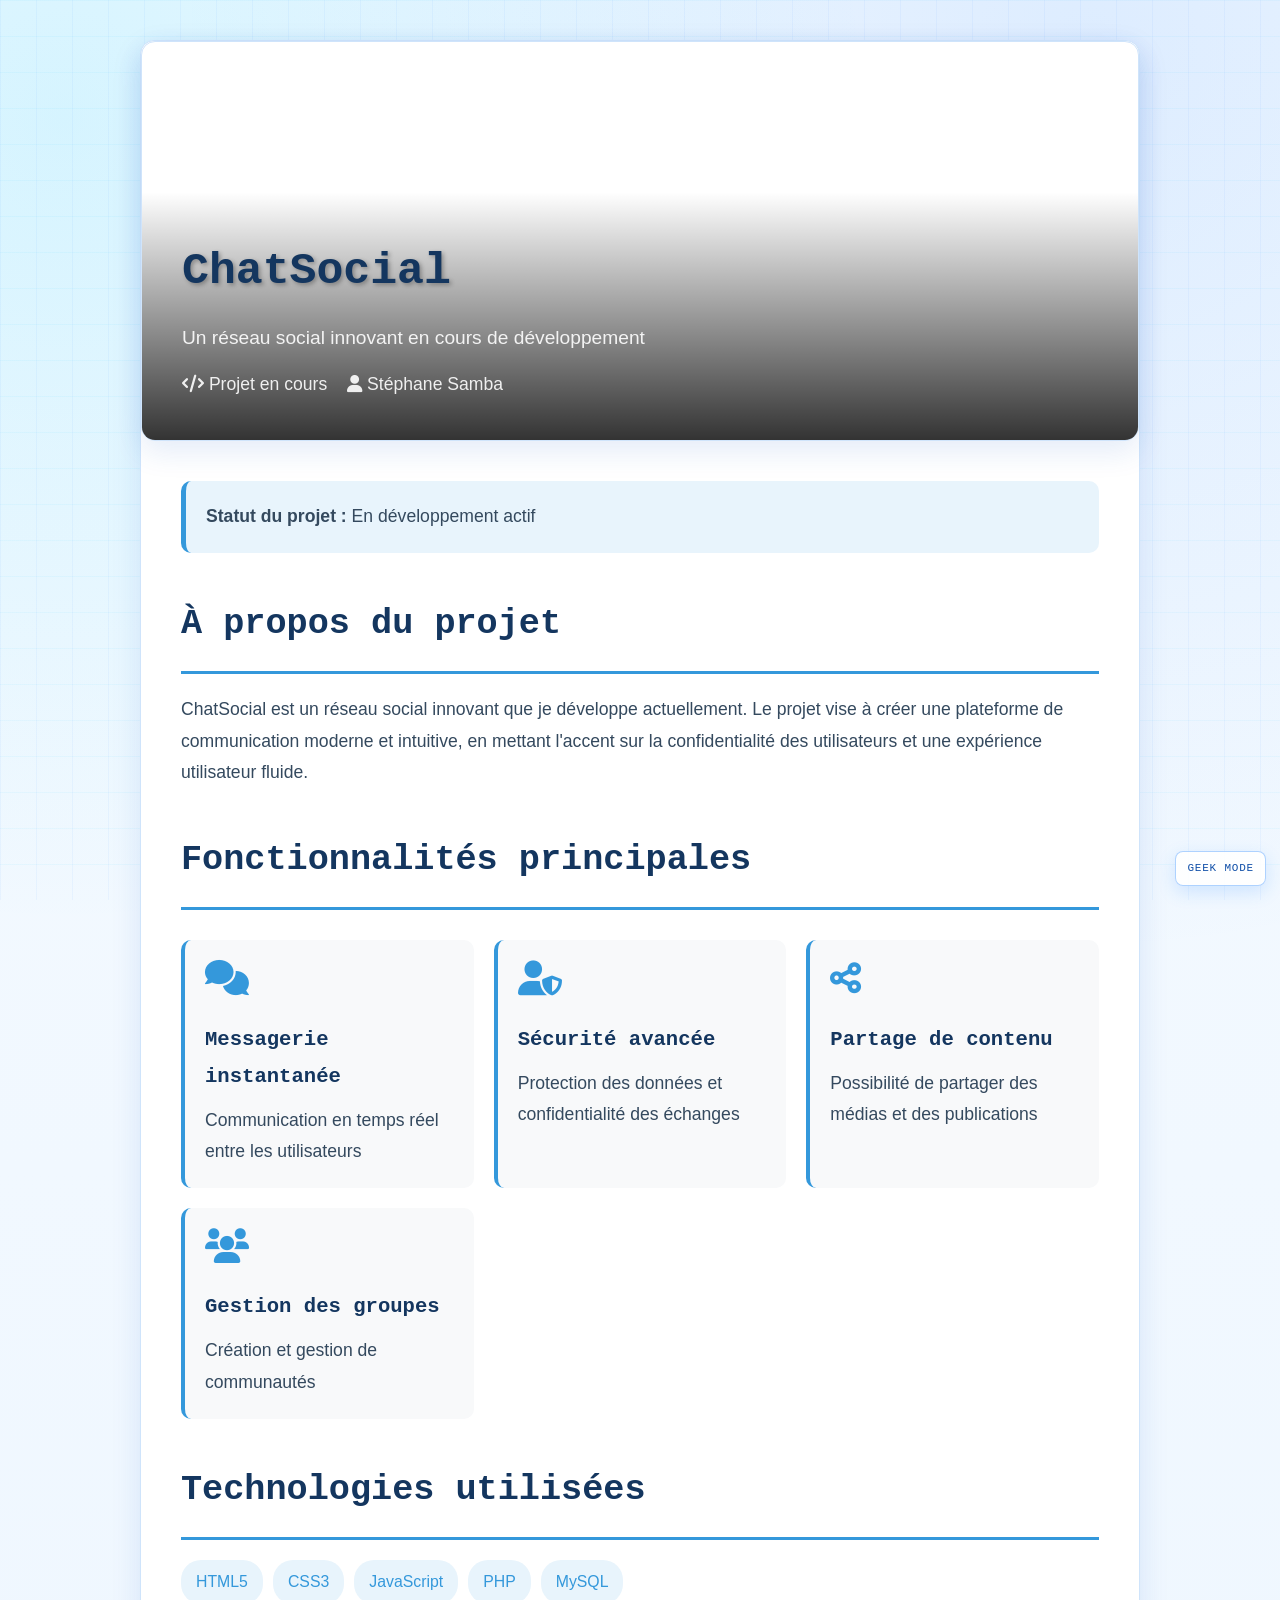
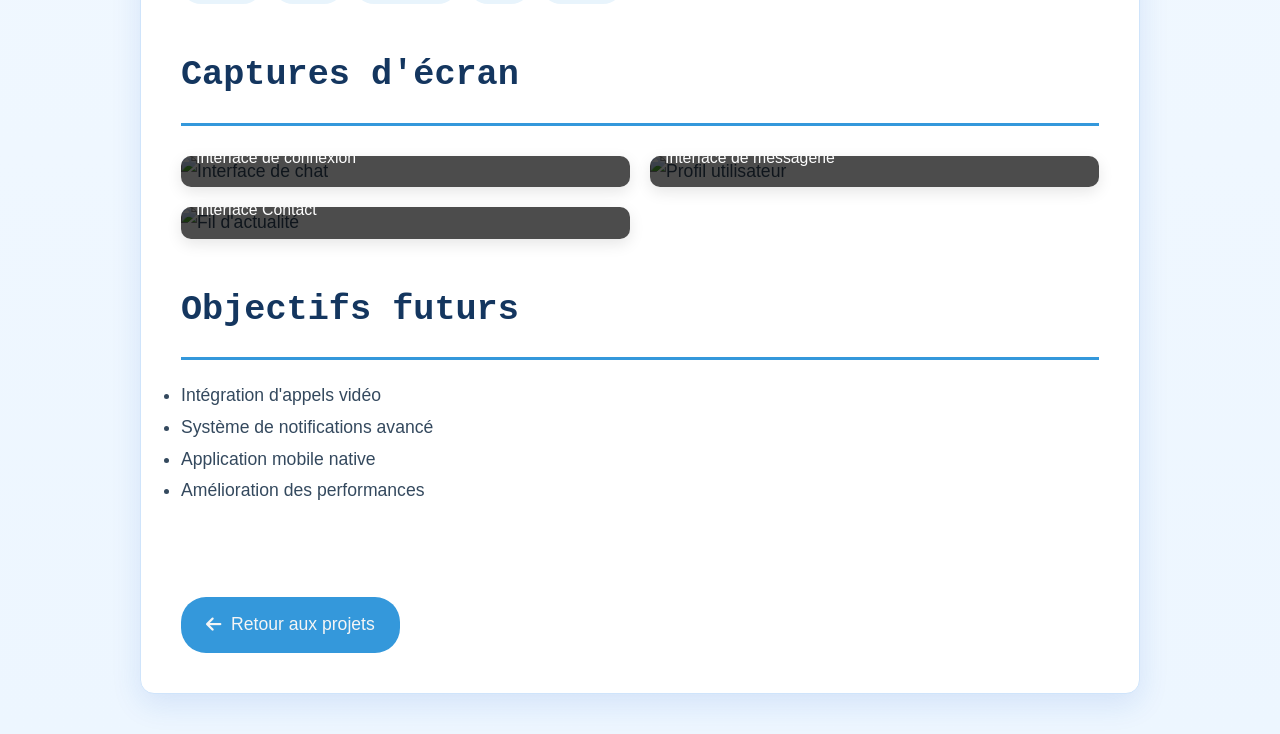
==== chatsocial-project.html @ 8e29e76b "Add files via upload" ====
<!DOCTYPE html>
<html lang="fr">
<head>
    <meta charset="UTF-8">
    <meta name="viewport" content="width=device-width, initial-scale=1.0">
    <title>ChatSocial - Réseau Social Innovant</title>
    <link rel="stylesheet" href="styles.css">
    <link rel="stylesheet" href="https://cdnjs.cloudflare.com/ajax/libs/font-awesome/6.0.0/css/all.min.css">
    <link rel="stylesheet" href="cyber-clean.css">
    <style>
        .project-container {
            max-width: 1000px;
            margin: 40px auto;
            padding: 40px;
            background: white;
            box-shadow: 0 0 40px rgba(0,0,0,0.1);
            border-radius: 20px;
        }

        .project-hero {
            position: relative;
            height: 400px;
            margin: -40px -40px 40px;
            border-radius: 20px 20px 0 0;
            overflow: hidden;
            background: linear-gradient(45deg, #3498db, #2ecc71);
        }

        .project-hero-content {
            position: absolute;
            bottom: 0;
            left: 0;
            right: 0;
            padding: 40px;
            background: linear-gradient(transparent, rgba(0,0,0,0.8));
            color: white;
        }

        .project-title {
            font-size: 2.8em;
            margin: 0;
            text-shadow: 2px 2px 4px rgba(0,0,0,0.3);
        }

        .project-subtitle {
            font-size: 1.2em;
            margin-top: 10px;
            opacity: 0.9;
        }

        .project-meta {
            display: flex;
            align-items: center;
            gap: 20px;
            margin-top: 15px;
            color: rgba(255,255,255,0.9);
            font-size: 1.1em;
        }

        .project-content {
            line-height: 1.8;
            color: #34495e;
            font-size: 1.1em;
        }

        .project-section {
            margin: 40px 0;
        }

        .project-section h2 {
            color: #2c3e50;
            font-size: 2em;
            margin-bottom: 20px;
            padding-bottom: 15px;
            border-bottom: 3px solid #3498db;
        }

        .features-grid {
            display: grid;
            grid-template-columns: repeat(auto-fit, minmax(250px, 1fr));
            gap: 20px;
            margin: 30px 0;
        }

        .feature-card {
            background: #f8f9fa;
            padding: 20px;
            border-radius: 10px;
            border-left: 4px solid #3498db;
        }

        .feature-card i {
            font-size: 2em;
            color: #3498db;
            margin-bottom: 15px;
        }

        .feature-card h3 {
            color: #2c3e50;
            margin: 10px 0;
        }

        .screenshots-grid {
            display: grid;
            grid-template-columns: repeat(auto-fit, minmax(300px, 1fr));
            gap: 20px;
            margin: 30px 0;
        }

        .screenshot {
            position: relative;
            border-radius: 10px;
            overflow: hidden;
            box-shadow: 0 5px 15px rgba(0,0,0,0.1);
        }

        .screenshot img {
            width: 100%;
            height: 200px;
            object-fit: cover;
            transition: transform 0.3s ease;
        }

        .screenshot:hover img {
            transform: scale(1.05);
        }

        .screenshot-caption {
            position: absolute;
            bottom: 0;
            left: 0;
            right: 0;
            padding: 15px;
            background: rgba(0,0,0,0.7);
            color: white;
            font-size: 0.9em;
        }

        .tech-stack {
            display: flex;
            flex-wrap: wrap;
            gap: 10px;
            margin: 20px 0;
        }

        .tech-tag {
            background: #e8f4fc;
            color: #3498db;
            padding: 8px 15px;
            border-radius: 20px;
            font-size: 0.9em;
        }

        .project-status {
            background: #e8f4fc;
            padding: 20px;
            border-radius: 10px;
            margin: 30px 0;
            border-left: 5px solid #3498db;
        }

        .back-link {
            display: inline-flex;
            align-items: center;
            gap: 10px;
            margin-top: 50px;
            padding: 12px 25px;
            background: #3498db;
            color: white;
            text-decoration: none;
            border-radius: 25px;
            font-weight: 500;
            transition: all 0.3s ease;
        }

        .back-link:hover {
            background: #2980b9;
            transform: translateY(-2px);
        }

        @media (max-width: 768px) {
            .project-container {
                margin: 0;
                padding: 20px;
                border-radius: 0;
            }

            .project-hero {
                height: 300px;
                margin: -20px -20px 30px;
                border-radius: 0;
            }

            .project-title {
                font-size: 2em;
            }

            .screenshots-grid {
                grid-template-columns: 1fr;
            }
        }

        /* Styles pour la lightbox */
        .lightbox {
            display: none;
            position: fixed;
            top: 0;
            left: 0;
            width: 100%;
            height: 100%;
            background-color: rgba(0, 0, 0, 0.9);
            z-index: 1000;
            cursor: pointer;
        }

        .lightbox img {
            max-width: 90%;
            max-height: 90vh;
            margin: auto;
            position: absolute;
            top: 50%;
            left: 50%;
            transform: translate(-50%, -50%);
            border-radius: 5px;
            box-shadow: 0 0 20px rgba(0,0,0,0.3);
        }

        .lightbox-close {
            position: absolute;
            top: 20px;
            right: 20px;
            color: white;
            font-size: 30px;
            cursor: pointer;
            z-index: 1001;
        }

        .screenshot {
            cursor: pointer;
        }

        .screenshot:hover::after {
            content: '🔍';
            position: absolute;
            top: 50%;
            left: 50%;
            transform: translate(-50%, -50%);
            font-size: 2em;
            color: white;
            text-shadow: 0 0 10px rgba(0,0,0,0.5);
        }
    </style>
</head>
<body>
    <div class="project-container">
        <div class="project-hero">
            <div class="project-hero-content">
                <h1 class="project-title">ChatSocial</h1>
                <p class="project-subtitle">Un réseau social innovant en cours de développement</p>
                <div class="project-meta">
                    <span><i class="fas fa-code"></i> Projet en cours</span>
                    <span><i class="fas fa-user"></i> Stéphane Samba</span>
                </div>
            </div>
        </div>

        <div class="project-content">
            <div class="project-status">
                <p><strong>Statut du projet :</strong> En développement actif</p>
            </div>

            <div class="project-section">
                <h2>À propos du projet</h2>
                <p>ChatSocial est un réseau social innovant que je développe actuellement. Le projet vise à créer une plateforme de communication moderne et intuitive, en mettant l'accent sur la confidentialité des utilisateurs et une expérience utilisateur fluide.</p>
            </div>

            <div class="project-section">
                <h2>Fonctionnalités principales</h2>
                <div class="features-grid">
                    <div class="feature-card">
                        <i class="fas fa-comments"></i>
                        <h3>Messagerie instantanée</h3>
                        <p>Communication en temps réel entre les utilisateurs</p>
                    </div>
                    <div class="feature-card">
                        <i class="fas fa-user-shield"></i>
                        <h3>Sécurité avancée</h3>
                        <p>Protection des données et confidentialité des échanges</p>
                    </div>
                    <div class="feature-card">
                        <i class="fas fa-share-alt"></i>
                        <h3>Partage de contenu</h3>
                        <p>Possibilité de partager des médias et des publications</p>
                    </div>
                    <div class="feature-card">
                        <i class="fas fa-users"></i>
                        <h3>Gestion des groupes</h3>
                        <p>Création et gestion de communautés</p>
                    </div>
                </div>
            </div>

            <div class="project-section">
                <h2>Technologies utilisées</h2>
                <div class="tech-stack">
                    <span class="tech-tag">HTML5</span>
                    <span class="tech-tag">CSS3</span>
                    <span class="tech-tag">JavaScript</span>
                    <span class="tech-tag">PHP</span>
                    <span class="tech-tag">MySQL</span>
                    
                </div>
            </div>

            <div class="project-section">
                <h2>Captures d'écran</h2>
                <div class="screenshots-grid">
                    <div class="screenshot">
                        <img src="images/ChatSo.png" alt="Interface de chat">
                        <div class="screenshot-caption">Interface de connexion</div>
                    </div>
                    <div class="screenshot">
                        <img src="images/ChatSo2.png" alt="Profil utilisateur">
                        <div class="screenshot-caption">Interface de messagerie</div>
                    </div>
                    <div class="screenshot">
                        <img src="images/ChatSo (2).png" alt="Fil d'actualité">
                        <div class="screenshot-caption">Interface Contact</div>
                    </div>
                </div>
            </div>

            <div class="project-section">
                <h2>Objectifs futurs</h2>
                <ul>
                    <li>Intégration d'appels vidéo</li>
                    <li>Système de notifications avancé</li>
                    <li>Application mobile native</li>
                    <li>Amélioration des performances</li>
                </ul>
            </div>

            <a href="index.html#projects" class="back-link">
                <i class="fas fa-arrow-left"></i>
                Retour aux projets
            </a>
        </div>
    </div>

    <!-- Ajout de la lightbox -->
    <div class="lightbox" id="lightbox">
        <span class="lightbox-close">&times;</span>
        <img src="" alt="Image en plein écran" id="lightbox-img">
    </div>

    <script src="script.js" defer></script>
    <script>
        // JavaScript pour la lightbox
        document.addEventListener('DOMContentLoaded', function() {
            const lightbox = document.getElementById('lightbox');
            const lightboxImg = document.getElementById('lightbox-img');
            const lightboxClose = document.querySelector('.lightbox-close');
            const screenshots = document.querySelectorAll('.screenshot img');

            screenshots.forEach(img => {
                img.addEventListener('click', function() {
                    lightboxImg.src = this.src;
                    lightbox.style.display = 'block';
                    document.body.style.overflow = 'hidden';
                });
            });

            function closeLightbox() {
                lightbox.style.display = 'none';
                document.body.style.overflow = 'auto';
            }

            lightboxClose.addEventListener('click', closeLightbox);
            lightbox.addEventListener('click', function(e) {
                if (e.target === lightbox) {
                    closeLightbox();
                }
            });

            // Fermer avec la touche Echap
            document.addEventListener('keydown', function(e) {
                if (e.key === 'Escape') {
                    closeLightbox();
                }
            });
        });
    </script>
</body>
</html>
---- styles.css ----
/* Variables globales */
:root {
    --primary-color: #f5f5f5;
    --secondary-color: #cfcfcf;
    --accent-color: #9b9b9b;
    --text-color: #e6e6e6;
    --light-bg: #111111;
    --white: #050505;
}

/* Reset et styles de base */
* {
    margin: 0;
    padding: 0;
    box-sizing: border-box;
}

body {
    font-family: 'Segoe UI', Tahoma, Geneva, Verdana, sans-serif;
    line-height: 1.6;
    color: var(--text-color);
}

/* Navigation */
header {
    background-color: var(--white);
    box-shadow: 0 2px 5px rgba(0,0,0,0.1);
    position: fixed;
    width: 100%;
    top: 0;
    z-index: 1000;
}

nav {
    display: flex;
    justify-content: space-between;
    align-items: center;
    padding: 1rem 5%;
    max-width: 1200px;
    margin: 0 auto;
}

.logo {
    font-size: 1.5rem;
    font-weight: bold;
    color: var(--primary-color);
}

.nav-links {
    display: flex;
    list-style: none;
    gap: 2rem;
}

.nav-links a {
    text-decoration: none;
    color: var(--text-color);
    font-weight: 500;
    transition: color 0.3s ease;
}

.nav-links a:hover {
    color: var(--secondary-color);
}

/* Section Hero */
.hero {
    min-height: 100vh;
    display: flex;
    align-items: center;
    justify-content: center;
    padding: 6rem 2rem 2rem;
    background: linear-gradient(135deg, var(--light-bg) 0%, var(--white) 100%);
}

.profile-container {
    text-align: center;
    margin-bottom: 2rem;
}

.profile-image {
    position: relative;
    width: 300px;
    height: 300px;
    margin: 0 auto 1.5rem;
    border-radius: 50%;
    overflow: hidden;
    box-shadow: 0 5px 15px rgba(0,0,0,0.2);
    transition: transform 0.3s ease;
}

.profile-image:hover {
    transform: scale(1.05);
}

.profile-image img {
    width: 100%;
    height: 100%;
    object-fit: cover;
    transition: transform 0.3s ease;
}

.profile-image:hover img {
    transform: scale(1.1);
}

.image-overlay {
    position: absolute;
    top: 0;
    left: 0;
    width: 100%;
    height: 100%;
    background: rgba(0,0,0,0.5);
    display: flex;
    align-items: center;
    justify-content: center;
    opacity: 0;
    transition: opacity 0.3s ease;
}

.profile-image:hover .image-overlay {
    opacity: 1;
}

.image-overlay i {
    color: var(--white);
    font-size: 2rem;
}

.hero h1 {
    font-size: 2.5rem;
    margin-bottom: 0.5rem;
    color: var(--primary-color);
}

.hero .title {
    font-size: 1.2rem;
    color: var(--secondary-color);
    margin-bottom: 1rem;
}

.social-links {
    display: flex;
    gap: 1rem;
    justify-content: center;
    margin-top: 1.5rem;
}

.social-links a {
    color: var(--primary-color);
    font-size: 1.5rem;
    transition: color 0.3s ease;
}

.social-links a:hover {
    color: var(--secondary-color);
}

/* Section Projets */
.projects {
    padding: 5rem 2rem;
    background-color: var(--white);
}

.projects h2 {
    text-align: center;
    margin-bottom: 3rem;
    color: var(--primary-color);
}

.projects-grid {
    display: grid;
    grid-template-columns: repeat(auto-fit, minmax(300px, 1fr));
    gap: 2rem;
    max-width: 1200px;
    margin: 0 auto;
}

.project-card {
    background: var(--white);
    border-radius: 10px;
    overflow: hidden;
    box-shadow: 0 3px 10px rgba(0,0,0,0.1);
    transition: transform 0.3s ease;
}

.project-card:hover {
    transform: translateY(-5px);
}

.project-card img {
    width: 100%;
    height: 200px;
    object-fit: cover;
}

.project-card h3 {
    padding: 1rem;
    color: var(--primary-color);
}

.project-card p {
    padding: 0 1rem 1rem;
}

.project-links {
    padding: 1rem;
    display: flex;
    gap: 1rem;
}

.project-links a {
    text-decoration: none;
    color: var(--secondary-color);
    display: flex;
    align-items: center;
    gap: 0.5rem;
}

/* Section Compétences */
.skills {
    padding: 5rem 2rem;
    background-color: var(--light-bg);
}

.skills h2 {
    text-align: center;
    margin-bottom: 3rem;
    color: var(--primary-color);
}

.skills-grid {
    display: grid;
    grid-template-columns: repeat(auto-fit, minmax(250px, 1fr));
    gap: 2rem;
    max-width: 1200px;
    margin: 0 auto;
}

.skill-category {
    background: var(--white);
    padding: 2rem;
    border-radius: 10px;
    box-shadow: 0 3px 10px rgba(0,0,0,0.1);
}

.skill-category h3 {
    color: var(--primary-color);
    margin-bottom: 1rem;
}

.skill-category ul {
    list-style: none;
}

.skill-category li {
    margin-bottom: 0.5rem;
    padding-left: 1.5rem;
    position: relative;
}

.skill-category li::before {
    content: "•";
    color: var(--secondary-color);
    position: absolute;
    left: 0;
}

/* Section Contact */
.contact {
    padding: 5rem 2rem;
    background-color: var(--white);
}

.contact h2 {
    text-align: center;
    margin-bottom: 3rem;
    color: var(--primary-color);
}

#contact-form {
    max-width: 600px;
    margin: 0 auto;
    display: flex;
    flex-direction: column;
    gap: 1rem;
}

#contact-form input,
#contact-form textarea {
    padding: 1rem;
    border: 1px solid #ddd;
    border-radius: 5px;
    font-size: 1rem;
}

#contact-form textarea {
    height: 150px;
    resize: vertical;
}

#contact-form button {
    background-color: var(--secondary-color);
    color: var(--white);
    padding: 1rem;
    border: none;
    border-radius: 5px;
    cursor: pointer;
    font-size: 1rem;
    transition: background-color 0.3s ease;
}

#contact-form button:hover {
    background-color: var(--primary-color);
}

/* Footer */
footer {
    background-color: var(--primary-color);
    color: var(--white);
    text-align: center;
    padding: 1rem;
}

/* Section Bio */
.bio {
    padding: 5rem 2rem;
    background-color: var(--white);
}

.bio h2 {
    text-align: center;
    margin-bottom: 3rem;
    color: var(--primary-color);
}

.bio-content {
    max-width: 1200px;
    margin: 0 auto;
    display: grid;
    grid-template-columns: 1fr 1fr;
    gap: 3rem;
    align-items: center;
}

.bio-text p {
    margin-bottom: 1.5rem;
    font-size: 1.1rem;
    line-height: 1.8;
}

.bio-stats {
    display: grid;
    grid-template-columns: repeat(3, 1fr);
    gap: 2rem;
}

.stat-item {
    text-align: center;
    padding: 2rem;
    background: var(--light-bg);
    border-radius: 10px;
    transition: transform 0.3s ease;
}

.stat-item:hover {
    transform: translateY(-5px);
}

.stat-number {
    display: block;
    font-size: 2.5rem;
    font-weight: bold;
    color: var(--secondary-color);
    margin-bottom: 0.5rem;
}

.stat-label {
    color: var(--text-color);
    font-size: 1rem;
}

/* Section Blog */
.blog {
    padding: 5rem 2rem;
    background-color: var(--light-bg);
}

.blog h2 {
    text-align: center;
    margin-bottom: 3rem;
    color: var(--primary-color);
}

.blog-filters {
    display: flex;
    justify-content: center;
    gap: 1rem;
    margin-bottom: 3rem;
}

.filter-btn {
    padding: 0.5rem 1.5rem;
    border: none;
    background: var(--white);
    color: var(--text-color);
    border-radius: 25px;
    cursor: pointer;
    transition: all 0.3s ease;
}

.filter-btn.active,
.filter-btn:hover {
    background: var(--secondary-color);
    color: var(--white);
}

.blog-grid {
    display: grid;
    grid-template-columns: repeat(auto-fit, minmax(300px, 1fr));
    gap: 2rem;
    max-width: 1200px;
    margin: 0 auto;
}

.blog-card {
    background: var(--white);
    border-radius: 10px;
    overflow: hidden;
    box-shadow: 0 3px 10px rgba(0,0,0,0.1);
    transition: transform 0.3s ease;
}

.blog-card:hover {
    transform: translateY(-5px);
}

.blog-card img {
    width: 100%;
    height: 200px;
    object-fit: cover;
}

.blog-content {
    padding: 1.5rem;
}

.blog-category {
    display: inline-block;
    padding: 0.3rem 0.8rem;
    background: var(--secondary-color);
    color: var(--white);
    border-radius: 15px;
    font-size: 0.9rem;
    margin-bottom: 1rem;
}

.blog-content h3 {
    color: var(--primary-color);
    margin-bottom: 1rem;
    font-size: 1.3rem;
}

.blog-content p {
    color: var(--text-color);
    margin-bottom: 1rem;
    line-height: 1.6;
}

.blog-meta {
    display: flex;
    justify-content: space-between;
    align-items: center;
    color: #666;
    font-size: 0.9rem;
}

.read-more {
    color: var(--secondary-color);
    text-decoration: none;
    font-weight: 500;
}

.read-more:hover {
    text-decoration: underline;
}

/* Section CV */
.cv {
    padding: 5rem 2rem;
    background-color: var(--white);
}

.cv h2 {
    text-align: center;
    margin-bottom: 3rem;
    color: var(--primary-color);
}

.cv-container {
    max-width: 1000px;
    margin: 0 auto;
}

.cv-preview {
    background: var(--white);
    border-radius: 10px;
    box-shadow: 0 3px 15px rgba(0,0,0,0.1);
    padding: 2rem;
    margin-bottom: 2rem;
}

.cv-header {
    text-align: center;
    margin-bottom: 2rem;
    padding-bottom: 1rem;
    border-bottom: 2px solid var(--light-bg);
}

.cv-header h3 {
    font-size: 2rem;
    color: var(--primary-color);
    margin-bottom: 0.5rem;
}

.cv-title {
    color: var(--secondary-color);
    font-size: 1.2rem;
}

.cv-section {
    padding: 50px 20px;
    background: #f8f9fa;
}

.cv-container {
    max-width: 1200px;
    margin: 0 auto;
    background: white;
    padding: 40px;
    border-radius: 15px;
    box-shadow: 0 0 30px rgba(0,0,0,0.1);
}

.cv-header {
    text-align: center;
    margin-bottom: 40px;
    padding-bottom: 20px;
    border-bottom: 2px solid #3498db;
}

.cv-header h2 {
    font-size: 2.5em;
    color: #2c3e50;
    margin: 0;
    text-transform: uppercase;
    letter-spacing: 2px;
}

.cv-header h3 {
    font-size: 1.5em;
    color: #7f8c8d;
    margin: 10px 0 0;
    font-weight: normal;
}

.cv-grid {
    display: grid;
    grid-template-columns: 300px 1fr;
    gap: 40px;
}

.cv-left {
    background: #f8f9fa;
    padding: 30px;
    border-radius: 10px;
}

.cv-block {
    margin-bottom: 30px;
}

.cv-block h3 {
    color: #3498db;
    font-size: 1.2em;
    margin-bottom: 15px;
    padding-bottom: 10px;
    border-bottom: 2px solid #3498db;
}

.cv-block ul {
    list-style: none;
    padding: 0;
    margin: 0;
}

.cv-block li {
    margin: 10px 0;
    padding-left: 20px;
    position: relative;
    color: #34495e;
}

.cv-block li::before {
    content: '•';
    color: #3498db;
    position: absolute;
    left: 0;
}

.experience {
    margin-bottom: 25px;
}

.experience h4 {
    color: #2c3e50;
    font-size: 1.1em;
    margin: 0 0 5px;
}

.experience p {
    color: #7f8c8d;
    margin: 5px 0;
    font-size: 0.9em;
}

.experience .date {
    color: #3498db;
    font-style: italic;
}

.education {
    margin-bottom: 25px;
}

.education h4 {
    color: #2c3e50;
    font-size: 1.1em;
    margin: 0 0 5px;
}

.education p {
    color: #7f8c8d;
    margin: 5px 0;
    font-size: 0.9em;
}

.skills-grid {
    display: flex;
    flex-wrap: wrap;
    gap: 0.5rem;
}

.skill-tag {
    background: var(--light-bg);
    color: var(--secondary-color);
    padding: 0.5rem 1rem;
    border-radius: 20px;
    font-size: 0.9rem;
    transition: all 0.3s ease;
}

.skill-tag:hover {
    background: var(--secondary-color);
    color: var(--white);
    transform: translateY(-2px);
}

.cv-actions {
    display: flex;
    justify-content: center;
    gap: 1rem;
}

.download-btn,
.print-btn {
    padding: 1rem 2rem;
    border: none;
    border-radius: 5px;
    cursor: pointer;
    font-size: 1rem;
    display: flex;
    align-items: center;
    gap: 0.5rem;
    transition: all 0.3s ease;
}

.download-btn {
    background: var(--secondary-color);
    color: var(--white);
    text-decoration: none;
}

.print-btn {
    background: var(--light-bg);
    color: var(--primary-color);
}

.download-btn:hover,
.print-btn:hover {
    transform: translateY(-2px);
    box-shadow: 0 3px 10px rgba(0,0,0,0.1);
}

.cv-contact {
    margin-top: 1rem;
    font-size: 0.9rem;
    color: var(--text-color);
}

.cv-contact p {
    margin: 0.5rem 0;
    display: flex;
    align-items: center;
    gap: 0.5rem;
}

.cv-contact i {
    color: var(--secondary-color);
    width: 20px;
}

.cv-section ul {
    list-style: none;
    padding-left: 0;
}

.cv-section ul li {
    margin-bottom: 0.5rem;
    padding-left: 1.5rem;
    position: relative;
}

.cv-section ul li::before {
    content: "•";
    color: var(--secondary-color);
    position: absolute;
    left: 0;
}

@media print {
    header,
    .cv-actions,
    .nav-links,
    footer {
        display: none !important;
    }

    .cv-preview {
        box-shadow: none;
        padding: 0;
    }

    body {
        padding: 0;
    }

    .cv-contact {
        font-size: 0.8rem;
    }
    
    .cv-section {
        padding: 0;
        background: white;
    }

    .cv-container {
        box-shadow: none;
        max-width: 100%;
    }

    .cv-grid {
        gap: 20px;
    }

    .cv-left {
        background: white;
    }
}

@media (max-width: 768px) {
    .cv-grid {
        grid-template-columns: 1fr;
    }

    .cv-left {
        order: 2;
    }

    .cv-right {
        order: 1;
    }

    .cv-container {
        padding: 20px;
    }

    .cv-header h2 {
        font-size: 2em;
    }

    .cv-header h3 {
        font-size: 1.2em;
    }

    .cv-actions {
        flex-direction: column;
    }

    .download-btn,
    .print-btn {
        width: 100%;
        justify-content: center;
    }

    .profile-image {
        width: 250px;
        height: 250px;
    }

    .contact-info {
        flex-direction: column;
        align-items: center;
        gap: 1rem;
    }
    
    #contact-form {
        padding: 1rem;
    }
}

/* Responsive Design */
@media (max-width: 768px) {
    .nav-links {
        display: none;
    }
    
    .hero {
        flex-direction: column;
        text-align: center;
        padding-top: 5rem;
    }
    
    .profile-image {
        width: 150px;
        height: 150px;
    }

    .bio-content {
        grid-template-columns: 1fr;
        text-align: center;
    }

    .bio-stats {
        grid-template-columns: 1fr;
    }

    .blog-filters {
        flex-wrap: wrap;
    }

    .filter-btn {
        padding: 0.4rem 1rem;
        font-size: 0.9rem;
    }
}

/* Animations */
.cv-container {
    animation: fadeIn 0.5s ease-out;
}

.cv-block {
    animation: slideUp 0.5s ease-out;
}

@keyframes fadeIn {
    from { opacity: 0; }
    to { opacity: 1; }
}

@keyframes slideUp {
    from {
        opacity: 0;
        transform: translateY(20px);
    }
    to {
        opacity: 1;
        transform: translateY(0);
    }
}

/* Theme override: noir et blanc style geek/hacker */
body {
    background: #050505;
    color: #e6e6e6;
    font-family: "Consolas", "Courier New", monospace;
}

header,
footer,
.projects,
.skills,
.contact,
.bio,
.blog,
.cv,
.cv-section,
.cv-container,
.project-card,
.blog-card,
.skill-category,
.stat-item,
.cv-preview,
.filter-btn,
#contact-form input,
#contact-form textarea,
.download-btn,
.print-btn {
    background-color: #111111 !important;
    color: #f5f5f5 !important;
    border-color: #3a3a3a !important;
}

a,
.project-links a,
.read-more,
.social-links a {
    color: #f5f5f5 !important;
}

a:hover,
.project-links a:hover,
.read-more:hover,
.social-links a:hover,
.filter-btn:hover,
.filter-btn.active {
    color: #cfcfcf !important;
}

img {
    filter: grayscale(100%) contrast(1.05);
}
---- cyber-clean.css ----
/* Cyber Clean Light Theme
   Objectif : theme clair + geek lisible, sans fond sombre. */

:root {
    --bg: #f5faff;
    --bg2: #edf6ff;
    --surface: #ffffff;
    --surface-soft: #f3f9ff;
    --text: #1c2d3f;
    --muted: #4e647c;
    --border: #cfe4fb;
    --border-strong: #9cc8f1;
    --accent: #2f89ff;
    --accent-strong: #175bc8;
    --accent-soft: #18d0ff;
    --shadow: 0 10px 30px rgba(23, 91, 200, 0.12);
    --radius: 14px;
    --font-body: "Segoe UI", Tahoma, Arial, sans-serif;
    --font-code: "Consolas", "Courier New", monospace;
}

html {
    color-scheme: light;
}

body {
    margin: 0;
    background:
        radial-gradient(circle at 5% 5%, rgba(24, 208, 255, 0.14), transparent 32%),
        radial-gradient(circle at 85% 2%, rgba(47, 137, 255, 0.12), transparent 36%),
        linear-gradient(180deg, var(--bg) 0%, var(--bg2) 100%);
    color: var(--text);
    font-family: var(--font-body);
    line-height: 1.75;
}

/* Trame geek légère */
body::before {
    content: "";
    position: fixed;
    inset: 0;
    z-index: -1;
    pointer-events: none;
    background:
        linear-gradient(to right, rgba(47, 137, 255, 0.05) 1px, transparent 1px),
        linear-gradient(to bottom, rgba(24, 208, 255, 0.05) 1px, transparent 1px);
    background-size: 36px 36px;
}

a {
    color: var(--accent-strong);
    text-decoration: none;
}

a:hover {
    color: var(--accent);
}

:focus-visible {
    outline: 2px solid rgba(47, 137, 255, 0.55);
    outline-offset: 2px;
}

header,
footer {
    background: linear-gradient(120deg, #ffffff 0%, #eef7ff 100%) !important;
    border-top: 1px solid var(--border) !important;
    border-bottom: 1px solid var(--border) !important;
}

nav {
    backdrop-filter: blur(4px);
}

.hero,
.projects,
.skills,
.contact,
.bio,
.blog,
.cv,
.cv-section,
.cv-preview,
.cv-block,
.bts-projets-section,
.skills-grid,
.blog-grid,
.bts-projet-card,
.skill-category,
.project-card,
.blog-card,
.stat-item,
.competence-category,
.veille-content,
.veille-intro,
.veille-themes,
.veille-outils,
.veille-articles,
.veille-theme-card,
.veille-outil-card,
.veille-article-card,
.article-container,
.project-container,
.slides-container,
.slide,
.document-card,
.project-hero,
.cv-container,
#cv-complet.cv-section,
#a-propos.cv-section,
#contact-form,
.container {
    background: var(--surface) !important;
    border: 1px solid var(--border) !important;
    border-radius: var(--radius) !important;
    box-shadow: var(--shadow) !important;
    color: var(--text) !important;
}

h1, h2, h3, h4, h5, h6,
.logo,
.title {
    font-family: var(--font-code);
    color: #14365f !important;
}

.nav-links a,
footer p {
    color: #1c3f68 !important;
}

.nav-links a:hover {
    color: var(--accent) !important;
}

button,
input[type="submit"],
.download-btn,
.print-btn,
#contact-form button,
.article-link,
.bts-projet-card a,
.back-btn,
.nav-btn,
.filter-btn,
.menu-toggle {
    border-radius: 10px !important;
}

#contact-form input,
#contact-form textarea,
input,
textarea {
    background: var(--surface-soft) !important;
    border: 1px solid var(--border-strong) !important;
    color: var(--text) !important;
}

#contact-form input::placeholder,
#contact-form textarea::placeholder {
    color: #6b7f95;
}

#contact-form button,
.download-btn,
.article-link,
.bts-projet-card a,
.back-btn,
.nav-btn {
    background: linear-gradient(120deg, var(--accent) 0%, var(--accent-soft) 100%) !important;
    border: 1px solid #5bb8ff !important;
    color: #ffffff !important;
    font-weight: 700;
}

#contact-form button:hover,
.download-btn:hover,
.article-link:hover,
.bts-projet-card a:hover,
.back-btn:hover,
.nav-btn:hover {
    transform: translateY(-1px);
    filter: brightness(1.03);
}

img {
    filter: saturate(1.05) contrast(1.03);
}

[style*="background: #f8f9fa"],
[style*="background-color: #f8f9fa"],
[style*="background: #fff"],
[style*="background-color: #fff"],
[style*="background-color: #ffffff"] {
    background: var(--surface-soft) !important;
    border: 1px solid var(--border) !important;
}

[style*="color: #333"],
[style*="color:#333"],
[style*="color: #444"],
[style*="color:#444"],
[style*="color: #34495e"],
[style*="color:#34495e"],
[style*="color: #2c3e50"],
[style*="color:#2c3e50"] {
    color: var(--text) !important;
}
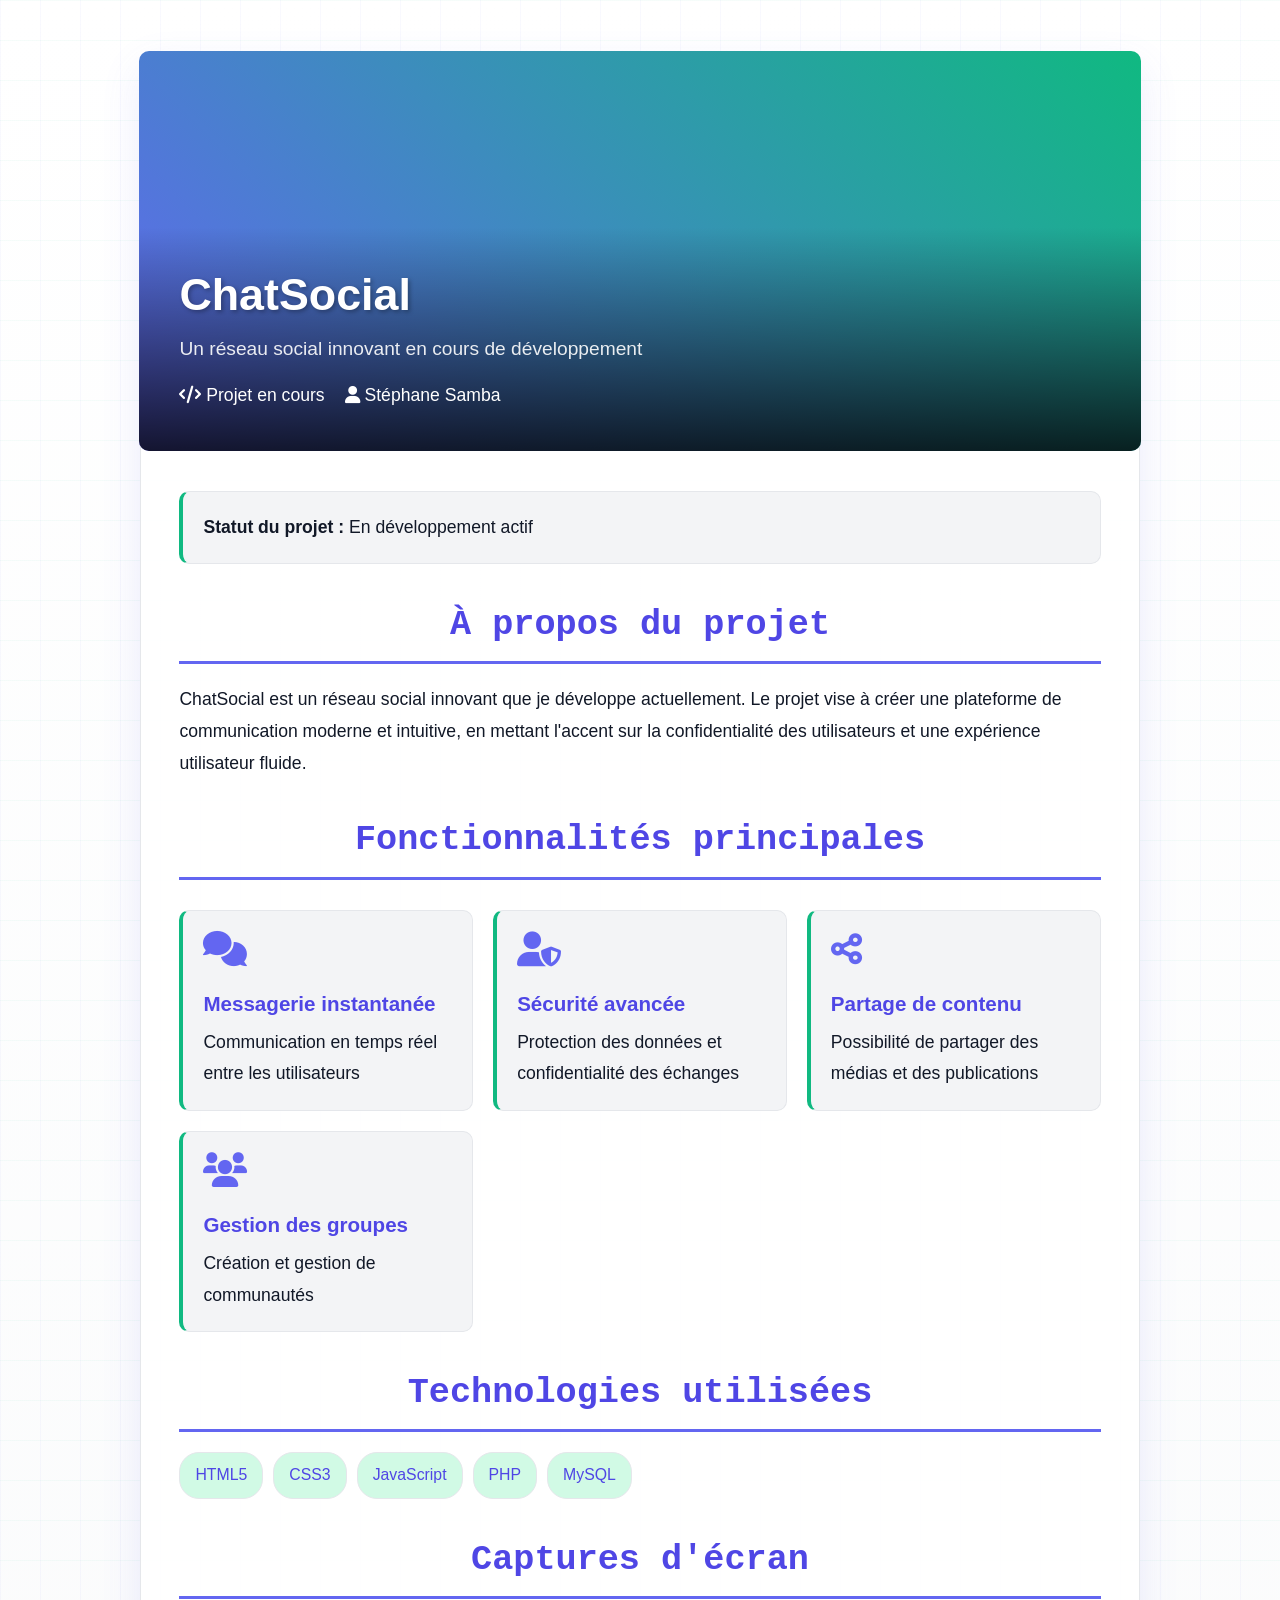
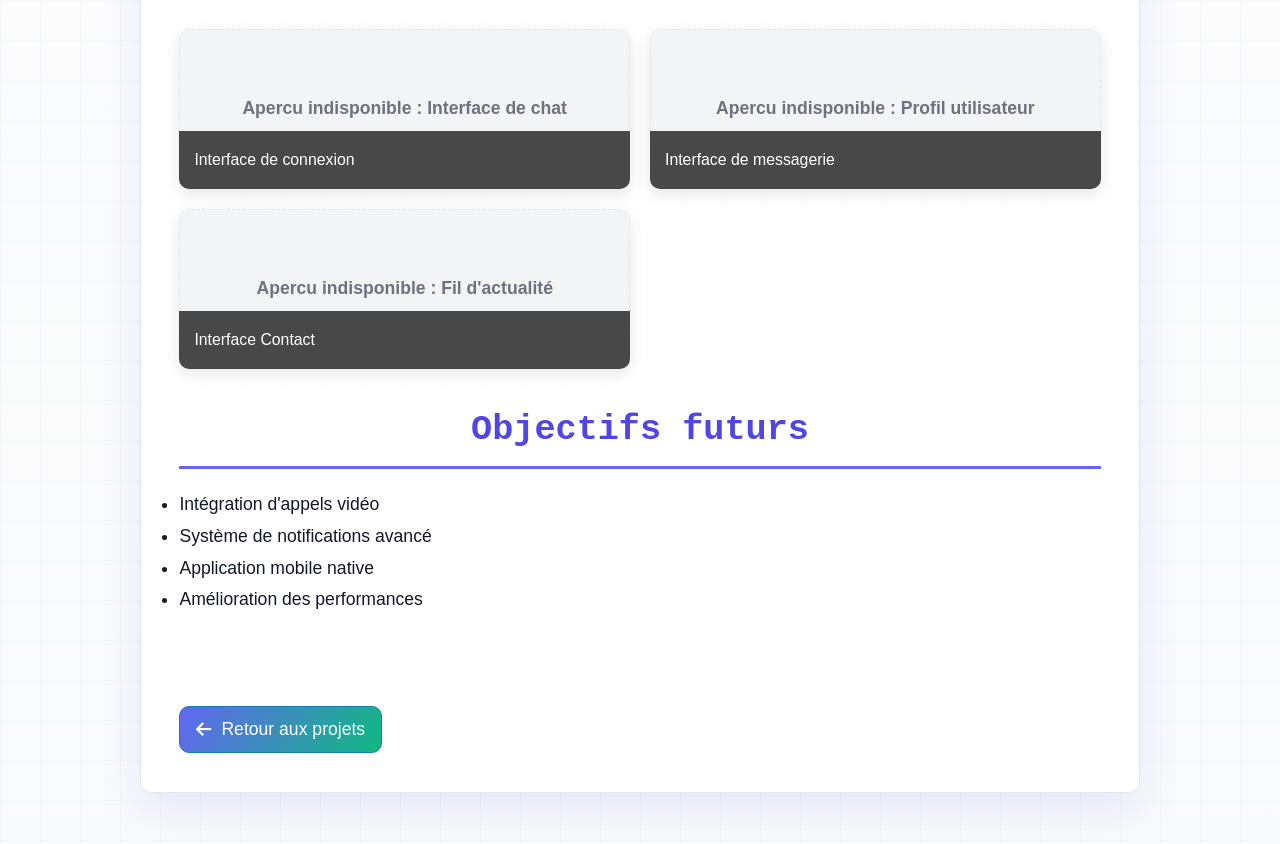
==== commit 95ec522a: "Add files via upload" ====
--- a/chatsocial-project.html
+++ b/chatsocial-project.html
@@ -4,9 +4,9 @@
     <meta charset="UTF-8">
     <meta name="viewport" content="width=device-width, initial-scale=1.0">
     <title>ChatSocial - Réseau Social Innovant</title>
-    <link rel="stylesheet" href="styles.css">
+    <link rel="stylesheet" href="styles.css?v=20260509">
     <link rel="stylesheet" href="https://cdnjs.cloudflare.com/ajax/libs/font-awesome/6.0.0/css/all.min.css">
-    <link rel="stylesheet" href="cyber-clean.css">
+    <link rel="stylesheet" href="cyber-clean.css?v=20260509">
     <style>
         .project-container {
             max-width: 1000px;
@@ -23,7 +23,7 @@
             margin: -40px -40px 40px;
             border-radius: 20px 20px 0 0;
             overflow: hidden;
-            background: linear-gradient(45deg, #3498db, #2ecc71);
+            background: linear-gradient(45deg, #6366f1, #10b981);
         }
 
         .project-hero-content {
@@ -72,7 +72,7 @@
             font-size: 2em;
             margin-bottom: 20px;
             padding-bottom: 15px;
-            border-bottom: 3px solid #3498db;
+            border-bottom: 3px solid #6366f1;
         }
 
         .features-grid {
@@ -86,12 +86,12 @@
             background: #f8f9fa;
             padding: 20px;
             border-radius: 10px;
-            border-left: 4px solid #3498db;
+            border-left: 4px solid #6366f1;
         }
 
         .feature-card i {
             font-size: 2em;
-            color: #3498db;
+            color: #6366f1;
             margin-bottom: 15px;
         }
 
@@ -144,19 +144,19 @@
         }
 
         .tech-tag {
-            background: #e8f4fc;
-            color: #3498db;
+            background: #e0e7ff;
+            color: #6366f1;
             padding: 8px 15px;
             border-radius: 20px;
             font-size: 0.9em;
         }
 
         .project-status {
-            background: #e8f4fc;
+            background: #e0e7ff;
             padding: 20px;
             border-radius: 10px;
             margin: 30px 0;
-            border-left: 5px solid #3498db;
+            border-left: 5px solid #6366f1;
         }
 
         .back-link {
@@ -165,7 +165,7 @@
             gap: 10px;
             margin-top: 50px;
             padding: 12px 25px;
-            background: #3498db;
+            background: #6366f1;
             color: white;
             text-decoration: none;
             border-radius: 25px;
@@ -174,7 +174,7 @@
         }
 
         .back-link:hover {
-            background: #2980b9;
+            background: #4f46e5;
             transform: translateY(-2px);
         }
 
@@ -353,7 +353,7 @@
         <img src="" alt="Image en plein écran" id="lightbox-img">
     </div>
 
-    <script src="script.js" defer></script>
+    <script src="script.js?v=20260509" defer></script>
     <script>
         // JavaScript pour la lightbox
         document.addEventListener('DOMContentLoaded', function() {
@@ -391,4 +391,4 @@
         });
     </script>
 </body>
-</html> +</html> 
--- a/styles.css
+++ b/styles.css
@@ -1,11 +1,13 @@
 /* Variables globales */
 :root {
-    --primary-color: #f5f5f5;
-    --secondary-color: #cfcfcf;
-    --accent-color: #9b9b9b;
-    --text-color: #e6e6e6;
-    --light-bg: #111111;
-    --white: #050505;
+    --primary-color: #6366f1;
+    --secondary-color: #10b981;
+    --accent-color: #ffffff;
+    --text-color: #111827;
+    --light-bg: #f9fafb;
+    --white: #ffffff;
+    --gradient-start: #6366f1;
+    --gradient-end: #8b5cf6;
 }
 
 /* Reset et styles de base */
@@ -19,12 +21,13 @@
     font-family: 'Segoe UI', Tahoma, Geneva, Verdana, sans-serif;
     line-height: 1.6;
     color: var(--text-color);
+    background-color: var(--light-bg);
 }
 
 /* Navigation */
 header {
-    background-color: var(--white);
-    box-shadow: 0 2px 5px rgba(0,0,0,0.1);
+    background: linear-gradient(135deg, #6366f1, #8b5cf6);
+    box-shadow: 0 4px 15px rgba(99, 102, 241, 0.15);
     position: fixed;
     width: 100%;
     top: 0;
@@ -38,12 +41,13 @@
     padding: 1rem 5%;
     max-width: 1200px;
     margin: 0 auto;
+    width: 100%;
 }
 
 .logo {
     font-size: 1.5rem;
     font-weight: bold;
-    color: var(--primary-color);
+    color: var(--accent-color);
 }
 
 .nav-links {
@@ -54,23 +58,26 @@
 
 .nav-links a {
     text-decoration: none;
-    color: var(--text-color);
+    color: var(--accent-color);
     font-weight: 500;
-    transition: color 0.3s ease;
+    transition: all 0.3s ease;
 }
 
 .nav-links a:hover {
-    color: var(--secondary-color);
+    color: #10b981 !important;
+    transform: translateY(-2px);
 }
 
 /* Section Hero */
 .hero {
     min-height: 100vh;
     display: flex;
+    flex-direction: column;
     align-items: center;
     justify-content: center;
     padding: 6rem 2rem 2rem;
-    background: linear-gradient(135deg, var(--light-bg) 0%, var(--white) 100%);
+    background: linear-gradient(135deg, #6366f1 0%, #8b5cf6 50%, #10b981 100%);
+    text-align: center;
 }
 
 .profile-container {
@@ -85,8 +92,9 @@
     margin: 0 auto 1.5rem;
     border-radius: 50%;
     overflow: hidden;
-    box-shadow: 0 5px 15px rgba(0,0,0,0.2);
+    box-shadow: 0 10px 30px rgba(0,0,0,0.3);
     transition: transform 0.3s ease;
+    border: 4px solid var(--accent-color);
 }
 
 .profile-image:hover {
@@ -123,20 +131,29 @@
 }
 
 .image-overlay i {
-    color: var(--white);
+    color: var(--accent-color);
     font-size: 2rem;
 }
 
 .hero h1 {
     font-size: 2.5rem;
     margin-bottom: 0.5rem;
-    color: var(--primary-color);
+    color: var(--accent-color);
 }
 
 .hero .title {
     font-size: 1.2rem;
-    color: var(--secondary-color);
+    color: var(--accent-color);
     margin-bottom: 1rem;
+}
+
+.hero-content {
+    text-align: center;
+    max-width: 800px;
+    margin: 2rem auto;
+    color: var(--accent-color);
+    font-size: 1.1rem;
+    line-height: 1.8;
 }
 
 .social-links {
@@ -147,45 +164,82 @@
 }
 
 .social-links a {
-    color: var(--primary-color);
+    color: var(--accent-color);
     font-size: 1.5rem;
-    transition: color 0.3s ease;
+    transition: all 0.3s ease;
 }
 
 .social-links a:hover {
     color: var(--secondary-color);
+    transform: scale(1.2);
+}
+
+/* Section À propos */
+.apropos-stats {
+    display: flex;
+    gap: 2rem;
+    justify-content: center;
+    margin-top: 2rem;
+    flex-wrap: wrap;
+}
+
+.apropos-card {
+    background: linear-gradient(135deg, #f8f9fa 0%, #f0f3f7 100%);
+    padding: 2rem;
+    border-radius: 12px;
+    text-align: center;
+    min-width: 200px;
+    box-shadow: 0 5px 20px rgba(44, 90, 160, 0.1);
+    border-top: 4px solid var(--secondary-color);
+}
+
+.apropos-number {
+    display: block;
+    font-size: 2.5rem;
+    font-weight: bold;
+    color: var(--primary-color);
+    margin-bottom: 0.5rem;
+}
+
+.apropos-label {
+    display: block;
+    color: #555;
+    font-size: 1rem;
 }
 
 /* Section Projets */
 .projects {
     padding: 5rem 2rem;
-    background-color: var(--white);
+    background-color: var(--light-bg);
 }
 
 .projects h2 {
     text-align: center;
     margin-bottom: 3rem;
     color: var(--primary-color);
+    font-size: 2.2rem;
 }
 
 .projects-grid {
     display: grid;
-    grid-template-columns: repeat(auto-fit, minmax(300px, 1fr));
+    grid-template-columns: repeat(3, 1fr);
     gap: 2rem;
     max-width: 1200px;
     margin: 0 auto;
 }
 
 .project-card {
-    background: var(--white);
-    border-radius: 10px;
+    background: var(--accent-color);
+    border-radius: 12px;
     overflow: hidden;
-    box-shadow: 0 3px 10px rgba(0,0,0,0.1);
-    transition: transform 0.3s ease;
+    box-shadow: 0 5px 20px rgba(44, 90, 160, 0.15);
+    transition: all 0.3s ease;
+    border-left: 4px solid var(--secondary-color);
 }
 
 .project-card:hover {
-    transform: translateY(-5px);
+    transform: translateY(-8px);
+    box-shadow: 0 8px 30px rgba(44, 90, 160, 0.25);
 }
 
 .project-card img {
@@ -195,12 +249,15 @@
 }
 
 .project-card h3 {
-    padding: 1rem;
-    color: var(--primary-color);
+    padding: 1.5rem 1rem 0.5rem;
+    color: var(--primary-color);
+    font-size: 1.3rem;
 }
 
 .project-card p {
     padding: 0 1rem 1rem;
+    color: #555;
+    line-height: 1.6;
 }
 
 .project-links {
@@ -215,38 +272,53 @@
     display: flex;
     align-items: center;
     gap: 0.5rem;
+    transition: all 0.3s ease;
+}
+
+.project-links a:hover {
+    color: var(--primary-color);
+    transform: translateX(5px);
 }
 
 /* Section Compétences */
 .skills {
     padding: 5rem 2rem;
-    background-color: var(--light-bg);
+    background-color: var(--accent-color);
 }
 
 .skills h2 {
     text-align: center;
     margin-bottom: 3rem;
     color: var(--primary-color);
+    font-size: 2.2rem;
 }
 
 .skills-grid {
     display: grid;
-    grid-template-columns: repeat(auto-fit, minmax(250px, 1fr));
+    grid-template-columns: repeat(3, 1fr);
     gap: 2rem;
     max-width: 1200px;
     margin: 0 auto;
 }
 
 .skill-category {
-    background: var(--white);
+    background: linear-gradient(135deg, #f8f9fa 0%, #f0f3f7 100%);
     padding: 2rem;
-    border-radius: 10px;
-    box-shadow: 0 3px 10px rgba(0,0,0,0.1);
+    border-radius: 12px;
+    box-shadow: 0 5px 20px rgba(44, 90, 160, 0.1);
+    border-top: 4px solid var(--secondary-color);
+    transition: all 0.3s ease;
+}
+
+.skill-category:hover {
+    transform: translateY(-5px);
+    box-shadow: 0 8px 30px rgba(44, 90, 160, 0.2);
 }
 
 .skill-category h3 {
     color: var(--primary-color);
     margin-bottom: 1rem;
+    font-size: 1.2rem;
 }
 
 .skill-category ul {
@@ -254,632 +326,183 @@
 }
 
 .skill-category li {
-    margin-bottom: 0.5rem;
+    margin-bottom: 0.8rem;
     padding-left: 1.5rem;
     position: relative;
+    color: #555;
 }
 
 .skill-category li::before {
+    content: "✓";
+    color: var(--secondary-color);
+    position: absolute;
+    left: 0;
+    font-weight: bold;
+}
+
+/* Section Contact */
+.contact {
+    padding: 5rem 2rem;
+    background-color: var(--primary-color);
+}
+
+.contact h2 {
+    text-align: center;
+    margin-bottom: 3rem;
+    color: var(--accent-color);
+    font-size: 2.2rem;
+}
+
+#contact-form {
+    max-width: 600px;
+    margin: 0 auto;
+    display: flex;
+    flex-direction: column;
+    gap: 1rem;
+}
+
+#contact-form input,
+#contact-form textarea {
+    padding: 1rem;
+    border: 2px solid rgba(255,255,255,0.3);
+    border-radius: 8px;
+    font-size: 1rem;
+    background-color: rgba(255,255,255,0.95);
+    color: var(--text-color);
+    transition: all 0.3s ease;
+}
+
+#contact-form input:focus,
+#contact-form textarea:focus {
+    outline: none;
+    border-color: var(--secondary-color);
+    box-shadow: 0 0 10px rgba(255, 107, 107, 0.3);
+}
+
+#contact-form textarea {
+    height: 150px;
+    resize: vertical;
+}
+
+#contact-form button {
+    background-color: var(--secondary-color);
+    color: var(--accent-color);
+    padding: 1rem;
+    border: none;
+    border-radius: 8px;
+    cursor: pointer;
+    font-size: 1rem;
+    font-weight: bold;
+    transition: all 0.3s ease;
+}
+
+#contact-form button:hover {
+    background-color: var(--gradient-end);
+    transform: translateY(-2px);
+    box-shadow: 0 5px 15px rgba(255, 107, 107, 0.3);
+}
+
+/* Section CV */
+.cv-section {
+    padding: 3rem 2rem;
+    background-color: var(--light-bg);
+}
+
+.cv-section h2 {
+    text-align: center;
+    margin-bottom: 2rem;
+    color: var(--primary-color);
+    font-size: 2.2rem;
+}
+
+.cv-grid {
+    display: grid;
+    grid-template-columns: 1fr 1fr;
+    gap: 2rem;
+    max-width: 1000px;
+    margin: 0 auto;
+    padding: 2rem;
+}
+
+.cv-col h3 {
+    color: var(--primary-color);
+    margin-bottom: 1.5rem;
+    font-size: 1.3rem;
+    border-bottom: 3px solid var(--secondary-color);
+    padding-bottom: 0.5rem;
+}
+
+.cv-block {
+    margin-bottom: 1.5rem;
+    padding: 1.5rem;
+    background: linear-gradient(135deg, #f8f9fa 0%, #f0f3f7 100%);
+    border-radius: 8px;
+    border-left: 4px solid var(--secondary-color);
+}
+
+.cv-block strong {
+    color: var(--primary-color);
+    display: block;
+    margin-bottom: 0.5rem;
+}
+
+.cv-block em {
+    color: #555;
+    font-style: italic;
+}
+
+.cv-col ul {
+    list-style: none;
+    margin-left: 0;
+}
+
+.cv-col li {
+    margin-bottom: 0.8rem;
+    padding-left: 1.5rem;
+    position: relative;
+    color: #555;
+}
+
+.cv-col li::before {
     content: "•";
     color: var(--secondary-color);
     position: absolute;
     left: 0;
-}
-
-/* Section Contact */
-.contact {
-    padding: 5rem 2rem;
-    background-color: var(--white);
-}
-
-.contact h2 {
-    text-align: center;
-    margin-bottom: 3rem;
-    color: var(--primary-color);
-}
-
-#contact-form {
-    max-width: 600px;
-    margin: 0 auto;
-    display: flex;
-    flex-direction: column;
-    gap: 1rem;
-}
-
-#contact-form input,
-#contact-form textarea {
-    padding: 1rem;
-    border: 1px solid #ddd;
-    border-radius: 5px;
-    font-size: 1rem;
-}
-
-#contact-form textarea {
-    height: 150px;
-    resize: vertical;
-}
-
-#contact-form button {
-    background-color: var(--secondary-color);
-    color: var(--white);
-    padding: 1rem;
-    border: none;
-    border-radius: 5px;
-    cursor: pointer;
-    font-size: 1rem;
-    transition: background-color 0.3s ease;
-}
-
-#contact-form button:hover {
-    background-color: var(--primary-color);
+    font-weight: bold;
 }
 
 /* Footer */
 footer {
-    background-color: var(--primary-color);
-    color: var(--white);
-    text-align: center;
-    padding: 1rem;
-}
-
-/* Section Bio */
-.bio {
-    padding: 5rem 2rem;
-    background-color: var(--white);
-}
-
-.bio h2 {
-    text-align: center;
-    margin-bottom: 3rem;
-    color: var(--primary-color);
-}
-
-.bio-content {
-    max-width: 1200px;
-    margin: 0 auto;
-    display: grid;
-    grid-template-columns: 1fr 1fr;
-    gap: 3rem;
-    align-items: center;
-}
-
-.bio-text p {
-    margin-bottom: 1.5rem;
-    font-size: 1.1rem;
-    line-height: 1.8;
-}
-
-.bio-stats {
-    display: grid;
-    grid-template-columns: repeat(3, 1fr);
-    gap: 2rem;
-}
-
-.stat-item {
+    background: linear-gradient(135deg, var(--primary-color), var(--gradient-start));
+    color: var(--accent-color);
     text-align: center;
     padding: 2rem;
-    background: var(--light-bg);
-    border-radius: 10px;
-    transition: transform 0.3s ease;
-}
-
-.stat-item:hover {
-    transform: translateY(-5px);
-}
-
-.stat-number {
-    display: block;
-    font-size: 2.5rem;
-    font-weight: bold;
-    color: var(--secondary-color);
-    margin-bottom: 0.5rem;
-}
-
-.stat-label {
-    color: var(--text-color);
-    font-size: 1rem;
-}
-
-/* Section Blog */
-.blog {
-    padding: 5rem 2rem;
-    background-color: var(--light-bg);
-}
-
-.blog h2 {
-    text-align: center;
-    margin-bottom: 3rem;
-    color: var(--primary-color);
-}
-
-.blog-filters {
-    display: flex;
-    justify-content: center;
-    gap: 1rem;
-    margin-bottom: 3rem;
-}
-
-.filter-btn {
-    padding: 0.5rem 1.5rem;
-    border: none;
-    background: var(--white);
-    color: var(--text-color);
-    border-radius: 25px;
+    margin-top: 2rem;
+}
+
+/* Styles généraux */
+section {
+    scroll-behavior: smooth;
+}
+
+h1, h2, h3, h4, h5, h6 {
+    font-weight: 600;
+    line-height: 1.3;
+}
+
+a {
+    transition: all 0.3s ease;
+}
+
+/* Menu toggle */
+.menu-toggle {
+    display: none;
     cursor: pointer;
-    transition: all 0.3s ease;
-}
-
-.filter-btn.active,
-.filter-btn:hover {
-    background: var(--secondary-color);
-    color: var(--white);
-}
-
-.blog-grid {
-    display: grid;
-    grid-template-columns: repeat(auto-fit, minmax(300px, 1fr));
-    gap: 2rem;
-    max-width: 1200px;
-    margin: 0 auto;
-}
-
-.blog-card {
-    background: var(--white);
-    border-radius: 10px;
-    overflow: hidden;
-    box-shadow: 0 3px 10px rgba(0,0,0,0.1);
-    transition: transform 0.3s ease;
-}
-
-.blog-card:hover {
-    transform: translateY(-5px);
-}
-
-.blog-card img {
-    width: 100%;
-    height: 200px;
-    object-fit: cover;
-}
-
-.blog-content {
-    padding: 1.5rem;
-}
-
-.blog-category {
-    display: inline-block;
-    padding: 0.3rem 0.8rem;
-    background: var(--secondary-color);
-    color: var(--white);
-    border-radius: 15px;
-    font-size: 0.9rem;
-    margin-bottom: 1rem;
-}
-
-.blog-content h3 {
-    color: var(--primary-color);
-    margin-bottom: 1rem;
-    font-size: 1.3rem;
-}
-
-.blog-content p {
-    color: var(--text-color);
-    margin-bottom: 1rem;
-    line-height: 1.6;
-}
-
-.blog-meta {
-    display: flex;
-    justify-content: space-between;
-    align-items: center;
-    color: #666;
-    font-size: 0.9rem;
-}
-
-.read-more {
-    color: var(--secondary-color);
-    text-decoration: none;
-    font-weight: 500;
-}
-
-.read-more:hover {
-    text-decoration: underline;
-}
-
-/* Section CV */
-.cv {
-    padding: 5rem 2rem;
-    background-color: var(--white);
-}
-
-.cv h2 {
-    text-align: center;
-    margin-bottom: 3rem;
-    color: var(--primary-color);
-}
-
-.cv-container {
-    max-width: 1000px;
-    margin: 0 auto;
-}
-
-.cv-preview {
-    background: var(--white);
-    border-radius: 10px;
-    box-shadow: 0 3px 15px rgba(0,0,0,0.1);
-    padding: 2rem;
-    margin-bottom: 2rem;
-}
-
-.cv-header {
-    text-align: center;
-    margin-bottom: 2rem;
-    padding-bottom: 1rem;
-    border-bottom: 2px solid var(--light-bg);
-}
-
-.cv-header h3 {
-    font-size: 2rem;
-    color: var(--primary-color);
-    margin-bottom: 0.5rem;
-}
-
-.cv-title {
-    color: var(--secondary-color);
-    font-size: 1.2rem;
-}
-
-.cv-section {
-    padding: 50px 20px;
-    background: #f8f9fa;
-}
-
-.cv-container {
-    max-width: 1200px;
-    margin: 0 auto;
-    background: white;
-    padding: 40px;
-    border-radius: 15px;
-    box-shadow: 0 0 30px rgba(0,0,0,0.1);
-}
-
-.cv-header {
-    text-align: center;
-    margin-bottom: 40px;
-    padding-bottom: 20px;
-    border-bottom: 2px solid #3498db;
-}
-
-.cv-header h2 {
-    font-size: 2.5em;
-    color: #2c3e50;
-    margin: 0;
-    text-transform: uppercase;
-    letter-spacing: 2px;
-}
-
-.cv-header h3 {
-    font-size: 1.5em;
-    color: #7f8c8d;
-    margin: 10px 0 0;
-    font-weight: normal;
-}
-
-.cv-grid {
-    display: grid;
-    grid-template-columns: 300px 1fr;
-    gap: 40px;
-}
-
-.cv-left {
-    background: #f8f9fa;
-    padding: 30px;
-    border-radius: 10px;
-}
-
-.cv-block {
-    margin-bottom: 30px;
-}
-
-.cv-block h3 {
-    color: #3498db;
-    font-size: 1.2em;
-    margin-bottom: 15px;
-    padding-bottom: 10px;
-    border-bottom: 2px solid #3498db;
-}
-
-.cv-block ul {
-    list-style: none;
-    padding: 0;
-    margin: 0;
-}
-
-.cv-block li {
-    margin: 10px 0;
-    padding-left: 20px;
-    position: relative;
-    color: #34495e;
-}
-
-.cv-block li::before {
-    content: '•';
-    color: #3498db;
-    position: absolute;
-    left: 0;
-}
-
-.experience {
-    margin-bottom: 25px;
-}
-
-.experience h4 {
-    color: #2c3e50;
-    font-size: 1.1em;
-    margin: 0 0 5px;
-}
-
-.experience p {
-    color: #7f8c8d;
-    margin: 5px 0;
-    font-size: 0.9em;
-}
-
-.experience .date {
-    color: #3498db;
-    font-style: italic;
-}
-
-.education {
-    margin-bottom: 25px;
-}
-
-.education h4 {
-    color: #2c3e50;
-    font-size: 1.1em;
-    margin: 0 0 5px;
-}
-
-.education p {
-    color: #7f8c8d;
-    margin: 5px 0;
-    font-size: 0.9em;
-}
-
-.skills-grid {
-    display: flex;
-    flex-wrap: wrap;
-    gap: 0.5rem;
-}
-
-.skill-tag {
-    background: var(--light-bg);
-    color: var(--secondary-color);
-    padding: 0.5rem 1rem;
-    border-radius: 20px;
-    font-size: 0.9rem;
-    transition: all 0.3s ease;
-}
-
-.skill-tag:hover {
-    background: var(--secondary-color);
-    color: var(--white);
-    transform: translateY(-2px);
-}
-
-.cv-actions {
-    display: flex;
-    justify-content: center;
-    gap: 1rem;
-}
-
-.download-btn,
-.print-btn {
-    padding: 1rem 2rem;
-    border: none;
-    border-radius: 5px;
-    cursor: pointer;
-    font-size: 1rem;
-    display: flex;
-    align-items: center;
-    gap: 0.5rem;
-    transition: all 0.3s ease;
-}
-
-.download-btn {
-    background: var(--secondary-color);
-    color: var(--white);
-    text-decoration: none;
-}
-
-.print-btn {
-    background: var(--light-bg);
-    color: var(--primary-color);
-}
-
-.download-btn:hover,
-.print-btn:hover {
-    transform: translateY(-2px);
-    box-shadow: 0 3px 10px rgba(0,0,0,0.1);
-}
-
-.cv-contact {
-    margin-top: 1rem;
-    font-size: 0.9rem;
-    color: var(--text-color);
-}
-
-.cv-contact p {
-    margin: 0.5rem 0;
-    display: flex;
-    align-items: center;
-    gap: 0.5rem;
-}
-
-.cv-contact i {
-    color: var(--secondary-color);
-    width: 20px;
-}
-
-.cv-section ul {
-    list-style: none;
-    padding-left: 0;
-}
-
-.cv-section ul li {
-    margin-bottom: 0.5rem;
-    padding-left: 1.5rem;
-    position: relative;
-}
-
-.cv-section ul li::before {
-    content: "•";
-    color: var(--secondary-color);
-    position: absolute;
-    left: 0;
-}
-
-@media print {
-    header,
-    .cv-actions,
-    .nav-links,
-    footer {
-        display: none !important;
-    }
-
-    .cv-preview {
-        box-shadow: none;
-        padding: 0;
-    }
-
-    body {
-        padding: 0;
-    }
-
-    .cv-contact {
-        font-size: 0.8rem;
-    }
-    
-    .cv-section {
-        padding: 0;
-        background: white;
-    }
-
-    .cv-container {
-        box-shadow: none;
-        max-width: 100%;
-    }
-
-    .cv-grid {
-        gap: 20px;
-    }
-
-    .cv-left {
-        background: white;
-    }
-}
-
-@media (max-width: 768px) {
-    .cv-grid {
-        grid-template-columns: 1fr;
-    }
-
-    .cv-left {
-        order: 2;
-    }
-
-    .cv-right {
-        order: 1;
-    }
-
-    .cv-container {
-        padding: 20px;
-    }
-
-    .cv-header h2 {
-        font-size: 2em;
-    }
-
-    .cv-header h3 {
-        font-size: 1.2em;
-    }
-
-    .cv-actions {
-        flex-direction: column;
-    }
-
-    .download-btn,
-    .print-btn {
-        width: 100%;
-        justify-content: center;
-    }
-
-    .profile-image {
-        width: 250px;
-        height: 250px;
-    }
-
-    .contact-info {
-        flex-direction: column;
-        align-items: center;
-        gap: 1rem;
-    }
-    
-    #contact-form {
-        padding: 1rem;
-    }
-}
-
-/* Responsive Design */
-@media (max-width: 768px) {
-    .nav-links {
-        display: none;
-    }
-    
-    .hero {
-        flex-direction: column;
-        text-align: center;
-        padding-top: 5rem;
-    }
-    
-    .profile-image {
-        width: 150px;
-        height: 150px;
-    }
-
-    .bio-content {
-        grid-template-columns: 1fr;
-        text-align: center;
-    }
-
-    .bio-stats {
-        grid-template-columns: 1fr;
-    }
-
-    .blog-filters {
-        flex-wrap: wrap;
-    }
-
-    .filter-btn {
-        padding: 0.4rem 1rem;
-        font-size: 0.9rem;
-    }
+    color: var(--accent-color);
 }
 
 /* Animations */
-.cv-container {
-    animation: fadeIn 0.5s ease-out;
-}
-
-.cv-block {
-    animation: slideUp 0.5s ease-out;
-}
-
-@keyframes fadeIn {
-    from { opacity: 0; }
-    to { opacity: 1; }
-}
-
-@keyframes slideUp {
+@keyframes slideIn {
     from {
         opacity: 0;
         transform: translateY(20px);
@@ -890,54 +513,41 @@
     }
 }
 
-/* Theme override: noir et blanc style geek/hacker */
-body {
-    background: #050505;
-    color: #e6e6e6;
-    font-family: "Consolas", "Courier New", monospace;
-}
-
-header,
-footer,
-.projects,
-.skills,
-.contact,
-.bio,
-.blog,
-.cv,
-.cv-section,
-.cv-container,
 .project-card,
-.blog-card,
 .skill-category,
-.stat-item,
-.cv-preview,
-.filter-btn,
-#contact-form input,
-#contact-form textarea,
-.download-btn,
-.print-btn {
-    background-color: #111111 !important;
-    color: #f5f5f5 !important;
-    border-color: #3a3a3a !important;
-}
-
-a,
-.project-links a,
-.read-more,
-.social-links a {
-    color: #f5f5f5 !important;
-}
-
-a:hover,
-.project-links a:hover,
-.read-more:hover,
-.social-links a:hover,
-.filter-btn:hover,
-.filter-btn.active {
-    color: #cfcfcf !important;
-}
-
-img {
-    filter: grayscale(100%) contrast(1.05);
+.apropos-card {
+    animation: slideIn 0.6s ease-out;
+}
+
+/* Boutons */
+.btn {
+    display: inline-block;
+    padding: 0.8rem 2rem;
+    background-color: var(--secondary-color);
+    color: var(--accent-color);
+    text-decoration: none;
+    border-radius: 8px;
+    transition: all 0.3s ease;
+    font-weight: bold;
+    border: none;
+    cursor: pointer;
+}
+
+.btn:hover {
+    background-color: var(--gradient-end);
+    transform: translateY(-2px);
+    box-shadow: 0 5px 15px rgba(44, 90, 160, 0.3);
+}
+
+/* Responsive pour très petits écrans */
+@media (max-width: 360px) {
+    .hero h1 {
+        font-size: 1.8rem;
+    }
+
+    .projects h2,
+    .skills h2,
+    .contact h2 {
+        font-size: 1.6rem;
+    }
 }
--- a/cyber-clean.css
+++ b/cyber-clean.css
@@ -1,209 +1,739 @@
-/* Cyber Clean Light Theme
-   Objectif : theme clair + geek lisible, sans fond sombre. */
-
-:root {
-    --bg: #f5faff;
-    --bg2: #edf6ff;
-    --surface: #ffffff;
-    --surface-soft: #f3f9ff;
-    --text: #1c2d3f;
-    --muted: #4e647c;
-    --border: #cfe4fb;
-    --border-strong: #9cc8f1;
-    --accent: #2f89ff;
-    --accent-strong: #175bc8;
-    --accent-soft: #18d0ff;
-    --shadow: 0 10px 30px rgba(23, 91, 200, 0.12);
-    --radius: 14px;
-    --font-body: "Segoe UI", Tahoma, Arial, sans-serif;
-    --font-code: "Consolas", "Courier New", monospace;
-}
-
-html {
-    color-scheme: light;
-}
-
-body {
-    margin: 0;
-    background:
-        radial-gradient(circle at 5% 5%, rgba(24, 208, 255, 0.14), transparent 32%),
-        radial-gradient(circle at 85% 2%, rgba(47, 137, 255, 0.12), transparent 36%),
-        linear-gradient(180deg, var(--bg) 0%, var(--bg2) 100%);
-    color: var(--text);
-    font-family: var(--font-body);
-    line-height: 1.75;
-}
-
-/* Trame geek légère */
-body::before {
-    content: "";
-    position: fixed;
-    inset: 0;
-    z-index: -1;
-    pointer-events: none;
-    background:
-        linear-gradient(to right, rgba(47, 137, 255, 0.05) 1px, transparent 1px),
-        linear-gradient(to bottom, rgba(24, 208, 255, 0.05) 1px, transparent 1px);
-    background-size: 36px 36px;
-}
-
-a {
-    color: var(--accent-strong);
-    text-decoration: none;
-}
-
-a:hover {
-    color: var(--accent);
-}
-
-:focus-visible {
-    outline: 2px solid rgba(47, 137, 255, 0.55);
-    outline-offset: 2px;
-}
-
-header,
-footer {
-    background: linear-gradient(120deg, #ffffff 0%, #eef7ff 100%) !important;
-    border-top: 1px solid var(--border) !important;
-    border-bottom: 1px solid var(--border) !important;
-}
-
-nav {
-    backdrop-filter: blur(4px);
-}
-
-.hero,
-.projects,
-.skills,
-.contact,
-.bio,
-.blog,
-.cv,
-.cv-section,
-.cv-preview,
-.cv-block,
-.bts-projets-section,
-.skills-grid,
-.blog-grid,
-.bts-projet-card,
-.skill-category,
-.project-card,
-.blog-card,
-.stat-item,
-.competence-category,
-.veille-content,
-.veille-intro,
-.veille-themes,
-.veille-outils,
-.veille-articles,
-.veille-theme-card,
-.veille-outil-card,
-.veille-article-card,
-.article-container,
-.project-container,
-.slides-container,
-.slide,
-.document-card,
-.project-hero,
-.cv-container,
-#cv-complet.cv-section,
-#a-propos.cv-section,
-#contact-form,
-.container {
-    background: var(--surface) !important;
-    border: 1px solid var(--border) !important;
-    border-radius: var(--radius) !important;
-    box-shadow: var(--shadow) !important;
-    color: var(--text) !important;
-}
-
-h1, h2, h3, h4, h5, h6,
-.logo,
-.title {
-    font-family: var(--font-code);
-    color: #14365f !important;
-}
-
-.nav-links a,
-footer p {
-    color: #1c3f68 !important;
-}
-
-.nav-links a:hover {
-    color: var(--accent) !important;
-}
-
-button,
-input[type="submit"],
-.download-btn,
-.print-btn,
-#contact-form button,
-.article-link,
-.bts-projet-card a,
-.back-btn,
-.nav-btn,
-.filter-btn,
-.menu-toggle {
-    border-radius: 10px !important;
-}
-
-#contact-form input,
-#contact-form textarea,
-input,
-textarea {
-    background: var(--surface-soft) !important;
-    border: 1px solid var(--border-strong) !important;
-    color: var(--text) !important;
-}
-
-#contact-form input::placeholder,
-#contact-form textarea::placeholder {
-    color: #6b7f95;
-}
-
-#contact-form button,
-.download-btn,
-.article-link,
-.bts-projet-card a,
-.back-btn,
-.nav-btn {
-    background: linear-gradient(120deg, var(--accent) 0%, var(--accent-soft) 100%) !important;
-    border: 1px solid #5bb8ff !important;
-    color: #ffffff !important;
-    font-weight: 700;
-}
-
-#contact-form button:hover,
-.download-btn:hover,
-.article-link:hover,
-.bts-projet-card a:hover,
-.back-btn:hover,
-.nav-btn:hover {
-    transform: translateY(-1px);
-    filter: brightness(1.03);
-}
-
-img {
-    filter: saturate(1.05) contrast(1.03);
-}
-
-[style*="background: #f8f9fa"],
-[style*="background-color: #f8f9fa"],
-[style*="background: #fff"],
-[style*="background-color: #fff"],
-[style*="background-color: #ffffff"] {
-    background: var(--surface-soft) !important;
-    border: 1px solid var(--border) !important;
-}
-
-[style*="color: #333"],
-[style*="color:#333"],
-[style*="color: #444"],
-[style*="color:#444"],
-[style*="color: #34495e"],
-[style*="color:#34495e"],
-[style*="color: #2c3e50"],
-[style*="color:#2c3e50"] {
-    color: var(--text) !important;
-}
-
+/* Portfolio readable responsive theme - Modern Color Palette */
+:root {
+    --page-bg: #f9fafb;
+    --surface: #ffffff;
+    --surface-soft: #f3f4f6;
+    --text: #111827;
+    --muted: #6b7280;
+    --primary: #6366f1;
+    --primary-strong: #4f46e5;
+    --accent: #10b981;
+    --accent-soft: #d1fae5;
+    --warm: #f59e0b;
+    --border: #e5e7eb;
+    --shadow: 0 16px 40px rgba(99, 102, 241, 0.12);
+    --radius: 12px;
+    --content: 1120px;
+    --font-body: "Segoe UI", Tahoma, Arial, sans-serif;
+    --font-code: "Consolas", "Courier New", monospace;
+}
+
+* {
+    box-sizing: border-box;
+}
+
+html {
+    color-scheme: light;
+    scroll-behavior: smooth;
+    scroll-padding-top: 92px;
+}
+
+body {
+    min-width: 0;
+    margin: 0;
+    overflow-x: hidden;
+    background:
+        linear-gradient(to right, rgba(99, 102, 241, 0.04) 1px, transparent 1px),
+        linear-gradient(to bottom, rgba(16, 185, 129, 0.04) 1px, transparent 1px),
+        linear-gradient(180deg, #ffffff 0%, var(--page-bg) 100%);
+    background-size: 40px 40px, 40px 40px, auto;
+    color: var(--text);
+    font-family: var(--font-body);
+    line-height: 1.7;
+}
+
+img {
+    display: block;
+    max-width: 100%;
+    height: auto;
+}
+
+a {
+    color: var(--primary);
+    text-decoration: none;
+}
+
+a:hover {
+    color: var(--accent);
+}
+
+:focus-visible {
+    outline: 3px solid rgba(99, 102, 241, 0.45);
+    outline-offset: 3px;
+}
+
+header {
+    position: sticky;
+    top: 0;
+    z-index: 1000;
+    width: 100%;
+    background: rgba(255, 255, 255, 0.95) !important;
+    border-bottom: 1px solid var(--border) !important;
+    box-shadow: 0 8px 28px rgba(99, 102, 241, 0.1) !important;
+    backdrop-filter: blur(10px);
+}
+
+nav {
+    display: flex;
+    align-items: center;
+    justify-content: space-between;
+    gap: 1rem;
+    max-width: var(--content);
+    min-height: 72px;
+    width: 100%;
+    margin: 0 auto;
+    padding: 0.85rem clamp(1rem, 3vw, 2rem);
+    border: 0 !important;
+}
+
+.logo {
+    flex: 0 0 auto;
+    color: var(--primary-strong) !important;
+    font-family: var(--font-code);
+    font-size: clamp(1.2rem, 2vw, 1.75rem);
+    font-weight: 800;
+    letter-spacing: 0;
+    line-height: 1.1;
+    text-transform: none;
+    white-space: nowrap;
+}
+
+.nav-links {
+    display: flex;
+    align-items: center;
+    justify-content: flex-end;
+    gap: clamp(0.45rem, 1.4vw, 1.35rem);
+    margin: 0;
+    padding: 0;
+    list-style: none;
+    background: transparent !important;
+    border: 0 !important;
+    box-shadow: none !important;
+}
+
+.nav-links a {
+    display: inline-flex;
+    align-items: center;
+    min-height: 44px;
+    padding: 0.35rem 0.1rem;
+    color: #4f46e5 !important;
+    font-size: 0.95rem;
+    font-weight: 700;
+    letter-spacing: 0;
+    line-height: 1.2;
+    text-transform: none;
+    transition: color 0.3s ease;
+}
+
+.nav-links a:hover {
+    color: #10b981 !important;
+}
+
+.menu-toggle {
+    display: none;
+    align-items: center;
+    justify-content: center;
+    flex-direction: column;
+    gap: 5px;
+    width: 44px;
+    height: 44px;
+    padding: 0;
+    border: 1px solid var(--border);
+    border-radius: 10px;
+    background: var(--surface);
+    color: var(--primary);
+    cursor: pointer;
+}
+
+.menu-toggle span {
+    display: block;
+    width: 22px;
+    height: 2px;
+    border-radius: 999px;
+    background: currentColor;
+    transition: transform 0.2s ease, opacity 0.2s ease;
+}
+
+.menu-toggle[aria-expanded="true"] span:nth-child(1) {
+    transform: translateY(7px) rotate(45deg);
+}
+
+.menu-toggle[aria-expanded="true"] span:nth-child(2) {
+    opacity: 0;
+}
+
+.menu-toggle[aria-expanded="true"] span:nth-child(3) {
+    transform: translateY(-7px) rotate(-45deg);
+}
+
+.hero {
+    display: flex;
+    flex-direction: column;
+    align-items: center;
+    justify-content: center;
+    max-width: none !important;
+    min-height: clamp(430px, 58vh, 620px);
+    margin: 0 !important;
+    padding: clamp(4rem, 9vw, 7rem) clamp(1rem, 4vw, 2rem) !important;
+    overflow: hidden;
+    background:
+        linear-gradient(120deg, rgba(255, 255, 255, 0.08), transparent 35%),
+        linear-gradient(135deg, #6366f1 0%, #8b5cf6 50%, #10b981 100%) !important;
+    border: 0 !important;
+    border-radius: 0 !important;
+    box-shadow: none !important;
+    color: #ffffff !important;
+    text-align: center;
+}
+
+.hero .profile-container,
+.hero .hero-content {
+    max-width: 900px;
+    width: 100%;
+}
+
+.hero h1 {
+    margin: 0 0 0.65rem;
+    color: #ffffff !important;
+    font-family: var(--font-code);
+    font-size: clamp(2.4rem, 6vw, 5rem);
+    font-weight: 800;
+    letter-spacing: 0;
+    line-height: 1.05;
+    text-wrap: balance;
+}
+
+.hero .title {
+    max-width: 760px;
+    margin: 0 auto;
+    color: #ecf8ff !important;
+    font-size: clamp(1.05rem, 2.4vw, 1.55rem);
+    font-weight: 600;
+}
+
+.hero-content {
+    margin: clamp(1.5rem, 4vw, 2.5rem) auto 0 !important;
+    color: #ffffff !important;
+    font-size: clamp(1rem, 1.7vw, 1.18rem);
+}
+
+.hero-content p {
+    margin: 0 auto;
+    color: #ffffff !important;
+}
+
+section {
+    scroll-margin-top: 92px;
+}
+
+.cv-section,
+.skills,
+.interests,
+.contact,
+.bts-projets-section,
+#cv-complet.cv-section,
+#a-propos.cv-section,
+.project-container,
+.article-container,
+.slides-container,
+.cv-container,
+.container {
+    max-width: var(--content);
+    width: min(calc(100% - 2rem), var(--content));
+    margin: clamp(1.75rem, 4vw, 3.5rem) auto !important;
+    padding: clamp(1.35rem, 3vw, 2.5rem) !important;
+    background: rgba(255, 255, 255, 0.94) !important;
+    border: 1px solid var(--border) !important;
+    border-radius: var(--radius) !important;
+    box-shadow: var(--shadow) !important;
+    color: var(--text) !important;
+}
+
+.cv-section h2,
+.skills h2,
+.interests h2,
+.contact h2,
+.bts-projets-section h2,
+#cv-complet h2,
+#a-propos h2,
+.header h1,
+.project-section h2 {
+    margin-top: 0;
+    margin-bottom: clamp(1rem, 2vw, 1.5rem);
+    padding-bottom: 0.65rem;
+    border-bottom: 1px solid var(--border);
+    color: var(--primary-strong) !important;
+    font-family: var(--font-code);
+    font-size: clamp(1.65rem, 3vw, 2.35rem);
+    letter-spacing: 0;
+    line-height: 1.2;
+    text-align: center;
+    text-wrap: balance;
+}
+
+h1,
+h2,
+h3,
+h4,
+h5,
+h6 {
+    color: var(--primary-strong) !important;
+    letter-spacing: 0;
+    line-height: 1.25;
+}
+
+p,
+li,
+span,
+em,
+strong,
+.document-description,
+.project-content,
+.project-section,
+.veille-content,
+.veille-content p,
+.veille-content li,
+.cv-section p,
+.cv-section li,
+.cv-section span,
+.bts-projet-card p {
+    color: var(--text) !important;
+}
+
+.cv-grid {
+    display: grid !important;
+    grid-template-columns: repeat(2, minmax(0, 1fr));
+    gap: clamp(1.25rem, 3vw, 2.25rem);
+    max-width: none;
+    margin: 0 auto;
+    padding: 0 !important;
+}
+
+.cv-col {
+    min-width: 0;
+}
+
+.cv-col h3 {
+    margin-top: 1.75rem;
+    margin-bottom: 0.8rem;
+    color: var(--primary) !important;
+    font-size: 1.05rem;
+    letter-spacing: 0.04em;
+    text-transform: uppercase;
+}
+
+#a-propos p,
+#a-propos span,
+#a-propos .apropos-label,
+#cv-complet p,
+#cv-complet li,
+#cv-complet span,
+#cv-complet em,
+#cv-complet strong {
+    color: var(--text) !important;
+}
+
+.cv-block,
+.competence-category,
+.veille-intro,
+.veille-themes,
+.veille-outils,
+.veille-articles,
+.veille-theme-card,
+.veille-outil-card,
+.veille-article-card,
+.document-card,
+.feature-card,
+.project-status {
+    background: var(--surface-soft) !important;
+    border: 1px solid var(--border) !important;
+    border-left: 4px solid var(--accent) !important;
+    border-radius: 10px !important;
+    box-shadow: none !important;
+    color: var(--text) !important;
+}
+
+.cv-block {
+    padding: 1rem 1.1rem !important;
+}
+
+.cv-block:hover,
+.competence-category:hover,
+.veille-theme-card:hover,
+.veille-outil-card:hover,
+.veille-article-card:hover,
+.document-card:hover,
+.bts-projet-card:hover {
+    transform: translateY(-3px);
+    box-shadow: 0 14px 30px rgba(15, 76, 129, 0.12) !important;
+}
+
+.competences-grid,
+.bts-projets-grid,
+.documents-grid,
+.features-grid,
+.screenshots-grid {
+    display: grid !important;
+    grid-template-columns: repeat(auto-fit, minmax(min(100%, 250px), 1fr));
+    gap: clamp(1rem, 2.5vw, 1.5rem);
+    align-items: stretch;
+}
+
+.competence-category {
+    padding: 1.25rem !important;
+}
+
+.competence-category h3,
+.bts-projet-card h3,
+.veille-content h3,
+.veille-content h4,
+.veille-content h5 {
+    color: var(--primary) !important;
+}
+
+#a-propos .apropos-stats,
+.apropos-stats {
+    display: grid !important;
+    grid-template-columns: repeat(auto-fit, minmax(160px, 1fr));
+    gap: 1rem;
+    max-width: 520px;
+    margin: 2rem auto 0;
+}
+
+#a-propos .apropos-card,
+.apropos-card {
+    min-width: 0 !important;
+    padding: 1.25rem !important;
+    background: var(--accent-soft) !important;
+    border: 1px solid var(--border) !important;
+    border-radius: 10px !important;
+    box-shadow: none !important;
+}
+
+.apropos-number {
+    color: var(--primary-strong) !important;
+}
+
+#a-propos .apropos-card .apropos-number {
+    color: var(--primary-strong) !important;
+}
+
+#a-propos .apropos-card .apropos-label {
+    color: var(--text) !important;
+}
+
+.bts-projet-card {
+    width: auto !important;
+    min-width: 0 !important;
+    padding: 1rem !important;
+    align-items: stretch !important;
+    gap: 0.75rem;
+    overflow: hidden;
+    background: var(--surface) !important;
+    border: 1px solid var(--border) !important;
+    border-radius: 10px !important;
+    box-shadow: none !important;
+}
+
+.bts-projet-card img,
+.document-preview img,
+.screenshot img {
+    width: 100% !important;
+    height: 160px !important;
+    max-height: none !important;
+    object-fit: cover !important;
+    border-radius: 8px !important;
+}
+
+.image-fallback {
+    display: flex;
+    align-items: center;
+    justify-content: center;
+    min-height: 160px;
+    width: 100%;
+    padding: 1rem;
+    border: 1px dashed var(--border);
+    border-radius: 8px;
+    background: var(--surface-soft);
+    color: var(--muted) !important;
+    font-weight: 700;
+    text-align: center;
+}
+
+a.no-doc,
+a.no-doc[aria-disabled="true"] {
+    background: linear-gradient(120deg, #6b7f95 0%, #8aa0b6 100%) !important;
+    border-color: #778da3 !important;
+}
+
+.bts-projet-card a,
+.article-link,
+.download-btn,
+.back-link,
+.back-btn,
+.nav-btn,
+#contact-form button {
+    display: inline-flex !important;
+    align-items: center;
+    justify-content: center;
+    min-height: 44px;
+    padding: 0.75rem 1rem !important;
+    border: 1px solid #137fb4 !important;
+    border-radius: 10px !important;
+    background: linear-gradient(120deg, var(--primary) 0%, var(--accent) 100%) !important;
+    color: #ffffff !important;
+    font-weight: 700;
+    line-height: 1.2;
+    text-align: center;
+}
+
+.bts-projet-card a:hover,
+.article-link:hover,
+.download-btn:hover,
+.back-link:hover,
+.back-btn:hover,
+.nav-btn:hover,
+#contact-form button:hover {
+    filter: brightness(1.04);
+    transform: translateY(-1px);
+}
+
+.veille-content {
+    max-width: none;
+    padding: 0 !important;
+    background: transparent !important;
+    border: 0 !important;
+    box-shadow: none !important;
+    opacity: 1 !important;
+    transform: none !important;
+}
+
+.veille-intro,
+.veille-themes,
+.veille-outils,
+.veille-articles {
+    margin-bottom: 1.5rem;
+    padding: clamp(1rem, 2.5vw, 1.5rem) !important;
+}
+
+.veille-theme-card,
+.veille-outil-card,
+.veille-article-card {
+    margin-bottom: 1rem;
+    padding: 1rem !important;
+}
+
+.veille-outil-card img,
+.veille-article-card img {
+    max-width: 460px !important;
+    width: 100% !important;
+    height: auto !important;
+    margin: 1rem auto 0 !important;
+}
+
+.contact {
+    max-width: 720px;
+}
+
+#contact-form {
+    display: grid !important;
+    gap: 1rem;
+    max-width: 560px;
+    margin: 0 auto;
+    padding: 0 !important;
+    background: transparent !important;
+    border: 0 !important;
+    box-shadow: none !important;
+}
+
+#contact-form input,
+#contact-form textarea,
+input,
+textarea {
+    width: 100%;
+    min-height: 46px;
+    padding: 0.85rem 1rem !important;
+    border: 1px solid var(--border) !important;
+    border-radius: 10px !important;
+    background: var(--surface-soft) !important;
+    color: var(--text) !important;
+    font: inherit;
+}
+
+#contact-form textarea {
+    min-height: 150px;
+    resize: vertical;
+}
+
+#contact-form input::placeholder,
+#contact-form textarea::placeholder {
+    color: #72859a;
+}
+
+footer {
+    width: 100%;
+    margin-top: 3rem !important;
+    padding: 1.5rem 1rem !important;
+    background: var(--primary-strong) !important;
+    border: 0 !important;
+    border-radius: 0 !important;
+    color: #ffffff !important;
+    text-align: center;
+}
+
+footer p {
+    margin: 0;
+    color: #ffffff !important;
+}
+
+.project-hero {
+    border-radius: 10px !important;
+}
+
+.project-hero-content,
+.project-hero-content p,
+.project-hero-content span,
+.project-title,
+.project-subtitle {
+    color: #ffffff !important;
+}
+
+.tech-tag {
+    border: 1px solid var(--border) !important;
+    background: var(--accent-soft) !important;
+    color: var(--primary-strong) !important;
+}
+
+@media (max-width: 1050px) {
+    nav {
+        min-height: 64px;
+    }
+
+    .menu-toggle {
+        display: inline-flex;
+    }
+
+    .nav-links {
+        position: absolute;
+        top: calc(100% - 1px);
+        left: clamp(0.75rem, 3vw, 1.5rem);
+        right: clamp(0.75rem, 3vw, 1.5rem);
+        display: grid !important;
+        grid-template-columns: 1fr;
+        gap: 0.25rem;
+        max-height: calc(100vh - 76px);
+        overflow: auto;
+        padding: 0.65rem;
+        background: #ffffff !important;
+        border: 1px solid var(--border) !important;
+        border-radius: 0 0 12px 12px !important;
+        box-shadow: 0 18px 35px rgba(15, 76, 129, 0.16) !important;
+        opacity: 0;
+        pointer-events: none;
+        transform: translateY(-10px);
+        transition: opacity 0.18s ease, transform 0.18s ease, visibility 0.18s ease;
+        visibility: hidden;
+    }
+
+    .nav-links.active {
+        opacity: 1;
+        pointer-events: auto;
+        transform: translateY(0);
+        visibility: visible;
+    }
+
+    .nav-links a {
+        justify-content: flex-start;
+        width: 100%;
+        padding: 0.75rem 0.85rem;
+        border-radius: 8px;
+    }
+
+    .nav-links a:hover {
+        background: var(--accent-soft);
+    }
+
+    .hero {
+        min-height: auto;
+        padding: clamp(3.5rem, 13vw, 5.5rem) 1rem !important;
+    }
+
+    .cv-section,
+    .skills,
+    .interests,
+    .contact,
+    .bts-projets-section,
+    #cv-complet.cv-section,
+    #a-propos.cv-section,
+    .project-container,
+    .article-container,
+    .slides-container,
+    .cv-container,
+    .container {
+        width: min(calc(100% - 1.25rem), var(--content));
+        margin: 1.25rem auto !important;
+        padding: 1.15rem !important;
+    }
+
+    .cv-grid {
+        grid-template-columns: 1fr;
+    }
+
+    .bts-projets-grid,
+    .competences-grid {
+        grid-template-columns: 1fr;
+    }
+
+    .bts-projet-card img {
+        height: 180px !important;
+    }
+}
+
+@media (max-width: 520px) {
+    body {
+        line-height: 1.65;
+    }
+
+    .logo {
+        max-width: calc(100vw - 6rem);
+        overflow: hidden;
+        text-overflow: ellipsis;
+    }
+
+    .hero h1 {
+        font-size: clamp(2rem, 12vw, 3.1rem);
+    }
+
+    .hero .title {
+        font-size: 1.05rem;
+    }
+
+    .cv-section h2,
+    .skills h2,
+    .interests h2,
+    .contact h2,
+    .bts-projets-section h2,
+    .header h1,
+    .project-section h2 {
+        font-size: 1.55rem;
+    }
+
+    .bts-projet-card a,
+    .article-link,
+    .download-btn,
+    .back-link,
+    #contact-form button {
+        width: 100%;
+    }
+}
+
+@media (prefers-reduced-motion: reduce) {
+    *,
+    *::before,
+    *::after {
+        animation-duration: 0.01ms !important;
+        animation-iteration-count: 1 !important;
+        scroll-behavior: auto !important;
+        transition-duration: 0.01ms !important;
+    }
+}
